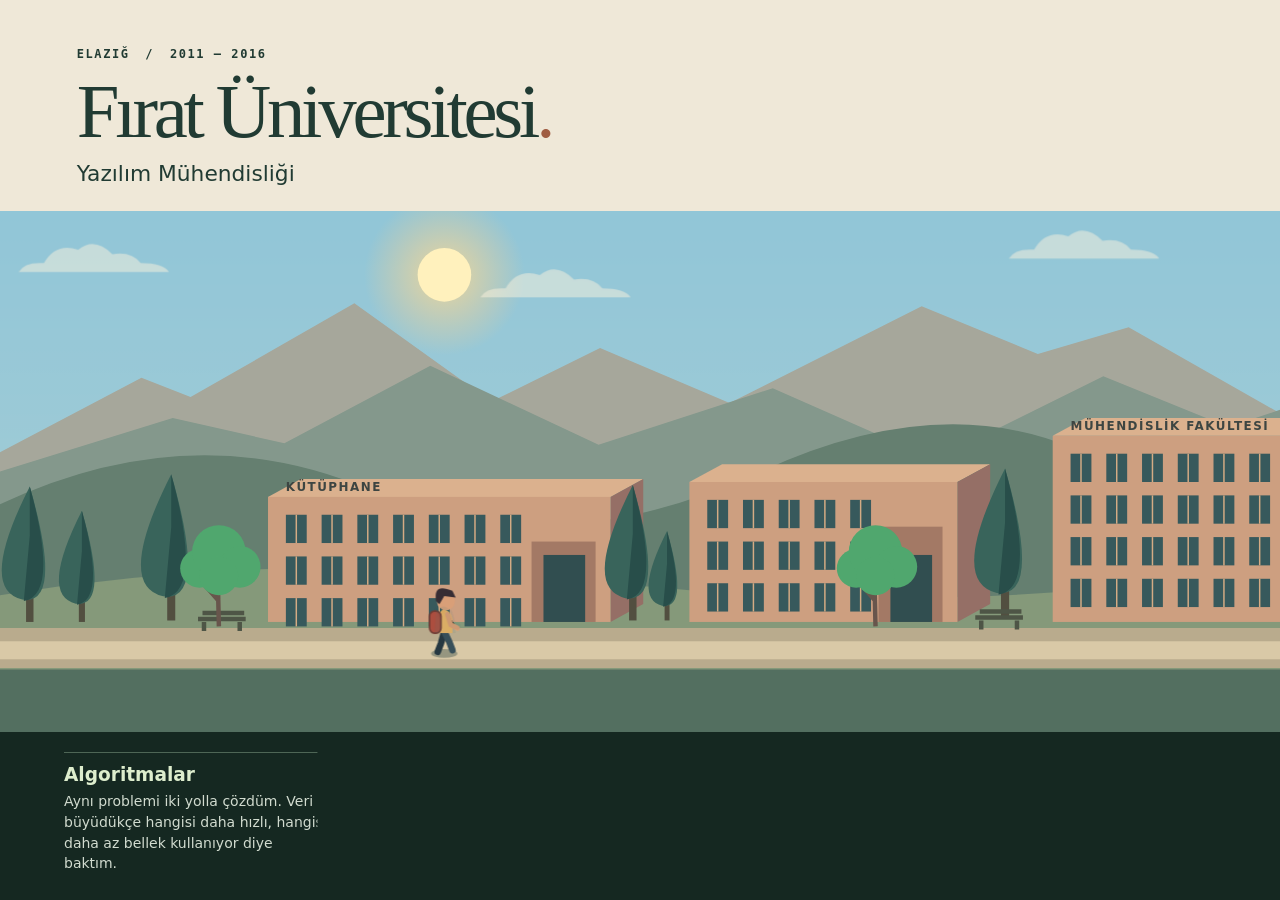
==== hikaye.html @ e58a714a "Build bilingual interactive portfolio Replace the legacy portfolio with a Turkish/English menu, inte" ====
<!doctype html>
<html lang="tr">
<head>
<meta charset="utf-8">
<meta name="viewport" content="width=device-width, initial-scale=1">
<title>Burak Seçer — Software Engineer</title>
<link rel="icon" href="favicon.ico">
<link rel="stylesheet" href="css/campus.css">
<link rel="stylesheet" href="css/alpata.css">
<link rel="stylesheet" href="css/api-intro.css">

<script defer src="js/campus.js?v=takesim2"></script>
<script defer src="js/exchange.js"></script>
<script defer src="js/agency.js"></script>
<link rel="stylesheet" href="css/delivery.css">
<script defer src="js/delivery.js?v=takesim2"></script>
<link rel="stylesheet" href="css/papara.css?v=stable">
<script defer src="js/papara.js?v=terminoloji"></script>
<link rel="stylesheet" href="css/takesim.css?v=door">
<link rel="stylesheet" href="css/mimeda.css?v=fireworks">
<script defer src="js/mimeda.js?v=terminoloji"></script>
</head>
<body>
<main>
<section class="campus paused" id="university">
<header><p class="date">ELAZIĞ <span>/</span> 2011 — 2016</p><h1>Fırat Üniversitesi<span>.</span></h1><p class="subject">Yazılım Mühendisliği</p></header>
<div class="journey"><svg id="campus-view" viewBox="0 0 1150 350" preserveAspectRatio="none" role="img" aria-label="Dağların önündeki kampüste kütüphaneden mühendislik fakültesine yürüyen öğrenci">
<defs><linearGradient id="sky" x2="0" y2="1" gradientUnits="objectBoundingBox"><stop stop-color="#799b9c"/><stop offset=".7" stop-color="#f7cc99"/><stop offset="1" stop-color="#edbd91"/></linearGradient>
<radialGradient id="sun-halo"><stop stop-color="#ffda8e" stop-opacity=".82"/><stop offset="1" stop-color="#ffcf8a" stop-opacity="0"/></radialGradient>
<g id="grove-tree"><path d="M0 0l-1-43m1 26-15-17m14 8 14-19" fill="none" stroke="#68554c" stroke-width="3"/><g class="crown"><circle cx="-13" cy="-39" r="13"/><circle cy="-50" r="18"/><circle cx="14" cy="-40" r="14"/><circle cy="-34" r="13"/></g></g>
<g id="cypress"><path d="M0 0v-58" stroke="#524f40" stroke-width="5"/><path d="M0-91Q-35-22-5-15Q23-11 0-91" fill="#39645b"/><path d="M0-91Q20-18-4-14L0-58z" fill="#284e4a"/></g>
<g id="bench" stroke="#4e5546" stroke-width="3"><path d="M0-8h32M3-12h28M4-6v6m24-6v6"/></g></defs>
<rect width="1150" height="350" fill="url(#sky)"/><g id="weather-sky" aria-hidden="true"><rect class="day-tone" width="1150" height="350"/><rect class="dusk-tone" width="1150" height="350"/><rect class="night-tone" width="1150" height="350"/></g>
<g id="stars" fill="#fff0d5" aria-hidden="true"></g>
<g id="daylight"><circle r="54" fill="url(#sun-halo)"/><circle r="18" fill="#fff1bd"/></g>
<g id="moonlight"><path d="M0-13a13 13 0 1 0 13 18A14 14 0 0 1 0-13" fill="#fff2ce"/></g>
<g id="cloudbank" fill="#fff4de" opacity=".48"><g class="campus-breeze"><path id="cloud" d="M0 0q4-7 17-6 8-14 23-9 11-9 23 3 13-2 19 6 15 0 19 6z"/><use href="#cloud" x="310" y="17"/><use href="#cloud" x="665" y="-9"/><use href="#cloud" x="930" y="13"/></g></g>
<path d="M0 162 95 112 128 125 238 62 330 128 403 92 490 129 619 64 697 96 758 78 867 140 977 80 1150 143V260H0Z" fill="#a6a79b"/>
<path d="M0 175 116 139 191 156 289 104 402 157 519 119 628 167 741 111 825 145 955 102 1075 143 1150 121V270H0Z" fill="#84988c"/>
<path d="M0 197Q130 136 250 188T511 175T756 178T1003 171T1150 165V289H0Z" fill="#657f70"/>
<path d="M0 258Q200 226 404 249T800 247T1150 237V350H0Z" fill="#85997a"/>
<g transform="translate(180 192)"><path d="M0 0l22-12h230L230 0z" fill="#dbb18e"/><path d="M230 0l22-12v84l-22 12z" fill="#956f66"/><rect width="230" height="84" fill="#cd9f80"/><rect x="12" y="12" width="14" height="19" fill="#37595c"/><path d="M19 12v19" stroke="#d4ab84"/><rect x="12" y="40" width="14" height="19" fill="#37595c"/><path d="M19 40v19" stroke="#d4ab84"/><rect x="12" y="68" width="14" height="19" fill="#37595c"/><path d="M19 68v19" stroke="#d4ab84"/><rect x="36" y="12" width="14" height="19" fill="#37595c"/><path d="M43 12v19" stroke="#d4ab84"/><rect x="36" y="40" width="14" height="19" fill="#37595c"/><path d="M43 40v19" stroke="#d4ab84"/><rect x="36" y="68" width="14" height="19" fill="#37595c"/><path d="M43 68v19" stroke="#d4ab84"/><rect x="60" y="12" width="14" height="19" fill="#37595c"/><path d="M67 12v19" stroke="#d4ab84"/><rect x="60" y="40" width="14" height="19" fill="#37595c"/><path d="M67 40v19" stroke="#d4ab84"/><rect x="60" y="68" width="14" height="19" fill="#37595c"/><path d="M67 68v19" stroke="#d4ab84"/><rect x="84" y="12" width="14" height="19" fill="#37595c"/><path d="M91 12v19" stroke="#d4ab84"/><rect x="84" y="40" width="14" height="19" fill="#37595c"/><path d="M91 40v19" stroke="#d4ab84"/><rect x="84" y="68" width="14" height="19" fill="#37595c"/><path d="M91 68v19" stroke="#d4ab84"/><rect x="108" y="12" width="14" height="19" fill="#37595c"/><path d="M115 12v19" stroke="#d4ab84"/><rect x="108" y="40" width="14" height="19" fill="#37595c"/><path d="M115 40v19" stroke="#d4ab84"/><rect x="108" y="68" width="14" height="19" fill="#37595c"/><path d="M115 68v19" stroke="#d4ab84"/><rect x="132" y="12" width="14" height="19" fill="#37595c"/><path d="M139 12v19" stroke="#d4ab84"/><rect x="132" y="40" width="14" height="19" fill="#37595c"/><path d="M139 40v19" stroke="#d4ab84"/><rect x="132" y="68" width="14" height="19" fill="#37595c"/><path d="M139 68v19" stroke="#d4ab84"/><rect x="156" y="12" width="14" height="19" fill="#37595c"/><path d="M163 12v19" stroke="#d4ab84"/><rect x="156" y="40" width="14" height="19" fill="#37595c"/><path d="M163 40v19" stroke="#d4ab84"/><rect x="156" y="68" width="14" height="19" fill="#37595c"/><path d="M163 68v19" stroke="#d4ab84"/><rect x="177" y="30" width="43" height="54" fill="#a37965"/><rect x="185" y="39" width="28" height="45" fill="#314e50"/><text x="12" y="-4" font-size="8" font-weight="700" letter-spacing="1" fill="#3d4542">KÜTÜPHANE</text></g><g transform="translate(463 182)"><path d="M0 0l22-12h180L180 0z" fill="#dbb18e"/><path d="M180 0l22-12v94l-22 12z" fill="#956f66"/><rect width="180" height="94" fill="#cd9f80"/><rect x="12" y="12" width="14" height="19" fill="#37595c"/><path d="M19 12v19" stroke="#d4ab84"/><rect x="12" y="40" width="14" height="19" fill="#37595c"/><path d="M19 40v19" stroke="#d4ab84"/><rect x="12" y="68" width="14" height="19" fill="#37595c"/><path d="M19 68v19" stroke="#d4ab84"/><rect x="36" y="12" width="14" height="19" fill="#37595c"/><path d="M43 12v19" stroke="#d4ab84"/><rect x="36" y="40" width="14" height="19" fill="#37595c"/><path d="M43 40v19" stroke="#d4ab84"/><rect x="36" y="68" width="14" height="19" fill="#37595c"/><path d="M43 68v19" stroke="#d4ab84"/><rect x="60" y="12" width="14" height="19" fill="#37595c"/><path d="M67 12v19" stroke="#d4ab84"/><rect x="60" y="40" width="14" height="19" fill="#37595c"/><path d="M67 40v19" stroke="#d4ab84"/><rect x="60" y="68" width="14" height="19" fill="#37595c"/><path d="M67 68v19" stroke="#d4ab84"/><rect x="84" y="12" width="14" height="19" fill="#37595c"/><path d="M91 12v19" stroke="#d4ab84"/><rect x="84" y="40" width="14" height="19" fill="#37595c"/><path d="M91 40v19" stroke="#d4ab84"/><rect x="84" y="68" width="14" height="19" fill="#37595c"/><path d="M91 68v19" stroke="#d4ab84"/><rect x="108" y="12" width="14" height="19" fill="#37595c"/><path d="M115 12v19" stroke="#d4ab84"/><rect x="108" y="40" width="14" height="19" fill="#37595c"/><path d="M115 40v19" stroke="#d4ab84"/><rect x="108" y="68" width="14" height="19" fill="#37595c"/><path d="M115 68v19" stroke="#d4ab84"/><rect x="127" y="30" width="43" height="64" fill="#a37965"/><rect x="135" y="49" width="28" height="45" fill="#314e50"/><text x="12" y="-4" font-size="8" font-weight="700" letter-spacing="1" fill="#3d4542"></text></g><g transform="translate(707 151)"><path d="M0 0l22-12h330L330 0z" fill="#dbb18e"/><path d="M330 0l22-12v125l-22 12z" fill="#956f66"/><rect width="330" height="125" fill="#cd9f80"/><rect x="12" y="12" width="14" height="19" fill="#37595c"/><path d="M19 12v19" stroke="#d4ab84"/><rect x="12" y="40" width="14" height="19" fill="#37595c"/><path d="M19 40v19" stroke="#d4ab84"/><rect x="12" y="68" width="14" height="19" fill="#37595c"/><path d="M19 68v19" stroke="#d4ab84"/><rect x="12" y="96" width="14" height="19" fill="#37595c"/><path d="M19 96v19" stroke="#d4ab84"/><rect x="36" y="12" width="14" height="19" fill="#37595c"/><path d="M43 12v19" stroke="#d4ab84"/><rect x="36" y="40" width="14" height="19" fill="#37595c"/><path d="M43 40v19" stroke="#d4ab84"/><rect x="36" y="68" width="14" height="19" fill="#37595c"/><path d="M43 68v19" stroke="#d4ab84"/><rect x="36" y="96" width="14" height="19" fill="#37595c"/><path d="M43 96v19" stroke="#d4ab84"/><rect x="60" y="12" width="14" height="19" fill="#37595c"/><path d="M67 12v19" stroke="#d4ab84"/><rect x="60" y="40" width="14" height="19" fill="#37595c"/><path d="M67 40v19" stroke="#d4ab84"/><rect x="60" y="68" width="14" height="19" fill="#37595c"/><path d="M67 68v19" stroke="#d4ab84"/><rect x="60" y="96" width="14" height="19" fill="#37595c"/><path d="M67 96v19" stroke="#d4ab84"/><rect x="84" y="12" width="14" height="19" fill="#37595c"/><path d="M91 12v19" stroke="#d4ab84"/><rect x="84" y="40" width="14" height="19" fill="#37595c"/><path d="M91 40v19" stroke="#d4ab84"/><rect x="84" y="68" width="14" height="19" fill="#37595c"/><path d="M91 68v19" stroke="#d4ab84"/><rect x="84" y="96" width="14" height="19" fill="#37595c"/><path d="M91 96v19" stroke="#d4ab84"/><rect x="108" y="12" width="14" height="19" fill="#37595c"/><path d="M115 12v19" stroke="#d4ab84"/><rect x="108" y="40" width="14" height="19" fill="#37595c"/><path d="M115 40v19" stroke="#d4ab84"/><rect x="108" y="68" width="14" height="19" fill="#37595c"/><path d="M115 68v19" stroke="#d4ab84"/><rect x="108" y="96" width="14" height="19" fill="#37595c"/><path d="M115 96v19" stroke="#d4ab84"/><rect x="132" y="12" width="14" height="19" fill="#37595c"/><path d="M139 12v19" stroke="#d4ab84"/><rect x="132" y="40" width="14" height="19" fill="#37595c"/><path d="M139 40v19" stroke="#d4ab84"/><rect x="132" y="68" width="14" height="19" fill="#37595c"/><path d="M139 68v19" stroke="#d4ab84"/><rect x="132" y="96" width="14" height="19" fill="#37595c"/><path d="M139 96v19" stroke="#d4ab84"/><rect x="156" y="12" width="14" height="19" fill="#37595c"/><path d="M163 12v19" stroke="#d4ab84"/><rect x="156" y="40" width="14" height="19" fill="#37595c"/><path d="M163 40v19" stroke="#d4ab84"/><rect x="156" y="68" width="14" height="19" fill="#37595c"/><path d="M163 68v19" stroke="#d4ab84"/><rect x="156" y="96" width="14" height="19" fill="#37595c"/><path d="M163 96v19" stroke="#d4ab84"/><rect x="180" y="12" width="14" height="19" fill="#37595c"/><path d="M187 12v19" stroke="#d4ab84"/><rect x="180" y="40" width="14" height="19" fill="#37595c"/><path d="M187 40v19" stroke="#d4ab84"/><rect x="180" y="68" width="14" height="19" fill="#37595c"/><path d="M187 68v19" stroke="#d4ab84"/><rect x="180" y="96" width="14" height="19" fill="#37595c"/><path d="M187 96v19" stroke="#d4ab84"/><rect x="204" y="12" width="14" height="19" fill="#37595c"/><path d="M211 12v19" stroke="#d4ab84"/><rect x="204" y="40" width="14" height="19" fill="#37595c"/><path d="M211 40v19" stroke="#d4ab84"/><rect x="204" y="68" width="14" height="19" fill="#37595c"/><path d="M211 68v19" stroke="#d4ab84"/><rect x="204" y="96" width="14" height="19" fill="#37595c"/><path d="M211 96v19" stroke="#d4ab84"/><rect x="228" y="12" width="14" height="19" fill="#37595c"/><path d="M235 12v19" stroke="#d4ab84"/><rect x="228" y="40" width="14" height="19" fill="#37595c"/><path d="M235 40v19" stroke="#d4ab84"/><rect x="228" y="68" width="14" height="19" fill="#37595c"/><path d="M235 68v19" stroke="#d4ab84"/><rect x="228" y="96" width="14" height="19" fill="#37595c"/><path d="M235 96v19" stroke="#d4ab84"/><rect x="252" y="12" width="14" height="19" fill="#37595c"/><path d="M259 12v19" stroke="#d4ab84"/><rect x="252" y="40" width="14" height="19" fill="#37595c"/><path d="M259 40v19" stroke="#d4ab84"/><rect x="252" y="68" width="14" height="19" fill="#37595c"/><path d="M259 68v19" stroke="#d4ab84"/><rect x="252" y="96" width="14" height="19" fill="#37595c"/><path d="M259 96v19" stroke="#d4ab84"/><rect x="277" y="30" width="43" height="95" fill="#a37965"/><rect x="285" y="80" width="28" height="45" fill="#314e50"/><text x="12" y="-4" font-size="8" font-weight="700" letter-spacing="1" fill="#3d4542">MÜHENDİSLİK FAKÜLTESİ</text></g><use href="#cypress" transform="translate(20 276) scale(1)"/><use href="#cypress" transform="translate(55 276) scale(0.82)"/><use href="#cypress" transform="translate(115 275) scale(1.08)"/><use href="#cypress" transform="translate(425 275) scale(1)"/><use href="#cypress" transform="translate(448 275) scale(0.66)"/><use href="#cypress" transform="translate(675 273) scale(1.1)"/><use href="#cypress" transform="translate(1069 275) scale(1.1)"/><use href="#cypress" transform="translate(1100 271) scale(0.8)"/><use href="#cypress" transform="translate(1150 274) scale(1)"/><path d="M0 280h1150v27H0z" fill="#b9ab8d"/><path d="M0 289h1150v12H0z" fill="#d9c9a7"/>
<path d="M0 308h1150v42H0z" fill="#536f60"/>
<use href="#bench" x="133" y="282"/><use href="#bench" x="655" y="281"/><use href="#bench" x="1071" y="282"/>
<g aria-hidden="true"><use href="#grove-tree" x="147" y="279"/><use href="#grove-tree" x="588" y="279"/><use href="#grove-tree" x="927" y="279"/></g>
<rect class="night-shade" width="1150" height="350" fill="#15223c" pointer-events="none"/>
<g id="weather-particles" aria-hidden="true"></g>
<g id="walker"><ellipse cy="1" rx="8" ry="2.6" fill="#334b4566"/>
<g class="student" stroke-linecap="round">
<path class="leg left" d="M0 -12l-2 7-2 5" stroke="#263841" stroke-width="4"/>
<path class="leg right" d="M0 -12l3 6 2 5" stroke="#374f59" stroke-width="4"/>
<path d="M-1 -25q5 0 6 6v8h-10v-10z" fill="#edb363"/>
<circle cx="1" cy="-30" r="5.5" fill="#d99f78"/><path d="M-5 -30q-2-11 10-6l2 4-7-1-3 5z" fill="#362d34"/>
<path d="M2 -22l2 6 4 2" stroke="#df9d72" stroke-width="3"/>
<g id="school-pack"><rect x="-9" y="-24" width="7" height="13" rx="3" fill="#ac4e3f" stroke="#723d35"/></g>
<g id="hoodie" opacity="0"><path d="M-5-25q5-4 9 1l3 13H-6z" fill="#437d79"/><path d="M-6-26l7 2-4 4z" fill="#2d5759"/><path d="M3-23l2 7 3 1" fill="none" stroke="#437d79" stroke-width="4"/></g>
<g id="jacket" opacity="0"><path d="M-4-26l4-1 4 2 3 16H-7z" fill="#36475c"/><path d="M-1-26l2 9 2-8" fill="#e6d4ab"/><path d="M-4-25l4 4 2 10" fill="none" stroke="#73839a"/><path d="M2-23l3 7 3 1" fill="none" stroke="#455974" stroke-width="4"/><path d="M-4-26l9 15" stroke="#a88351" stroke-width="1.3"/><rect x="0" y="-15" width="9" height="7" rx="1.5" fill="#a87845" stroke="#654a36"/><path d="M-3-30h9" stroke="#4a3c37" stroke-width="1"/><rect x="2" y="-32" width="5" height="3" rx="1" fill="none" stroke="#4a3c37"/></g>
</g></g></svg>
<a id="next" href="#alpata" aria-label="Kapıdan geç ve Alpata deneyimine devam et" hidden><span class="door-panel" aria-hidden="true"></span><span class="door-sign">Alpata’ya geç →</span></a></div>
<div class="journal"><ol class="lessons" aria-label="Mühendislik disiplinimin temelleri">
<li><strong>Algoritmalar</strong><small>Aynı problemi iki yolla çözdüm. Veri büyüdükçe hangisi daha hızlı, hangisi daha az bellek kullanıyor diye baktım.</small></li>
<li><strong>Veri Yapıları</strong><small>Bir kaydı <code>key</code> ile bulmayı öğrendim. İşleri geliş sırasına göre işlemek için <code>queue</code> kullandım.</small></li>
<li><strong>Yazılım Tasarımı</strong><small>Kodu küçük modüllere ayırmayı öğrendim. Böylece bir kural değiştiğinde yalnızca ilgili modülü güncelleyebildim.</small></li>
<li><strong>Yazılım Testi</strong><small>Boş bir liste gelirse ne olur? Böyle durumlar için <code>test case</code> yazmayı öğrendim.</small></li>
</ol></div>
</section>
<section id="alpata" class="exchange paused" hidden aria-labelledby="alpata-title">
<header><p class="date">ESKİŞEHİR <span>/</span> 2016 — 2018</p><h1 id="alpata-title" tabindex="-1">Alpata Teknoloji<span>.</span></h1></header>
<div class="exchange-scene"><svg id="exchange-world" viewBox="0 0 540 320" aria-label="Eskişehir’den Rize’deki çay satış salonuna uzanan yol" role="img">
<defs><linearGradient id="exchange-sky" x2="0" y2="1"><stop stop-color="#8bb8bc"/><stop offset="1" stop-color="#f6d6ad"/></linearGradient><pattern id="tea-rows" width="14" height="14" patternUnits="userSpaceOnUse" patternTransform="rotate(-16)"><rect width="14" height="14" fill="#558263"/><path d="M0 3h14" stroke="#99aa6b" stroke-width="4"/></pattern>
<g id="exchange-branch"><rect y="-91" width="155" height="91" fill="currentColor"/><path d="m-6-91 83-28 84 28z" fill="#8e5851"/><rect x="6" y="-86" width="143" height="25" fill="#f5e1b8"/><path d="M12-49h24v28H12zm37 0h24v28H49z" fill="#446568"/><rect x="95" y="-53" width="35" height="53" fill="#684f42"/><path d="M99-49h27v29H99z" fill="#354c50"/></g>
<g id="door-host"><path d="m-3-14-2 14m8-14 3 14" fill="none" stroke="#34454a" stroke-width="4"/><path d="M-5-28q6-4 10 0l2 16H-6z" fill="currentColor"/><circle cy="-35" r="5.5" fill="#c78e69"/><path d="M-6-35q0-11 11-4v3l-7-1z" fill="#4b3d37"/><path d="M-5-25l-3 10" stroke="#c78e69" stroke-width="3" stroke-linecap="round"/></g></defs>
<rect width="2010" height="320" fill="url(#exchange-sky)"/><circle cx="1240" cy="63" r="30" fill="#fff0c0"/>
<g class="exchange-breeze" fill="#fff1d6" opacity=".64"><path transform="translate(35 83)" d="M0 0q8-9 18-6 12-18 27-6 12-6 23 6 12 0 16 6z"/><path transform="translate(370 60)" d="M0 0q8-9 18-6 12-18 27-6 12-6 23 6 12 0 16 6z"/><path transform="translate(720 93)" d="M0 0q8-9 18-6 12-18 27-6 12-6 23 6 12 0 16 6z"/><path transform="translate(1040 93)" d="M0 0q8-9 18-6 12-18 27-6 12-6 23 6 12 0 16 6z"/><path transform="translate(1380 70)" d="M0 0q8-9 18-6 12-18 27-6 12-6 23 6 12 0 16 6z"/><path transform="translate(1740 90)" d="M0 0q8-9 18-6 12-18 27-6 12-6 23 6 12 0 16 6z"/></g><path d="M0 162 148 99 284 159 426 83 554 159 736 98 858 147 1024 65 1111 131 1241 55 1393 134 1512 66 1620 117v166H0z" fill="#91a69a"/>
<path d="M0 193q130-80 269-18t295-1 300 0 316-15 300-6l140-12v146H0z" fill="#6b907b"/>
<path d="M0 222q115-35 217 0t206-4v52H0z" fill="#7eb2b0"/><path d="M89 220q72-55 154 0m-150-8h143" fill="none" stroke="#8e745f" stroke-width="7"/>
<path d="M795 244q184-119 354-61t324-17q88-39 147-20v117H795z" fill="url(#tea-rows)"/>
<path id="exchange-meadow" fill="#81977e" d="M0 229 Q72 207 152 225 T286 216 C336 194 361 172 431 174 S558 205 640 225 S835 210 920 229 C977 233 1000 176 1077 173 S1194 207 1243 233 S1390 247 1470 241 T1620 228 Q1800 192 2010 228 V267 H0 Z"/>
<path d="M115.7 235c-13 11.8 25 18.0 24 31" fill="none" stroke="#ccbd9f" stroke-width="7" stroke-linecap="round"/>
<path d="M447.66 189c-13 29.3 25 44.7 24 77" fill="none" stroke="#ccbd9f" stroke-width="7" stroke-linecap="round"/>
<path d="M909 247c-13 7.2 25 11.0 24 19" fill="none" stroke="#ccbd9f" stroke-width="7" stroke-linecap="round"/>
<path d="M1099.66 190c-13 28.9 25 44.1 24 76" fill="none" stroke="#ccbd9f" stroke-width="7" stroke-linecap="round"/>
<g transform="translate(14 235) scale(0.9)" aria-label="EDİRNE Ticaret Borsası"><use href="#exchange-branch" color="#dbba96"/><text class="branch-name" x="77" y="-69" text-anchor="middle">EDİRNE TİCARET BORSASI</text></g>
<g transform="translate(115.7 238) scale(1.18)" color="#ab6b46"><use href="#door-host"/><g data-greet-x="115.7" transform="translate(5 -26)"><path d="M0 0l3 8" stroke="currentColor" stroke-width="5" stroke-linecap="round"/><g class="forearm" transform="translate(3 8)"><path d="M0 0l2 8" stroke="#e0a882" stroke-width="4" stroke-linecap="round"/><ellipse cx="2" cy="9" rx="3" ry="4" fill="#f1ba92" stroke="#765044" stroke-width=".7"/></g></g></g>
<g transform="translate(355 189) scale(0.82)" aria-label="GİRESUN Ticaret Borsası"><use href="#exchange-branch" color="#decba4"/><text class="branch-name" x="77" y="-69" text-anchor="middle">GİRESUN TİCARET BORSASI</text></g>
<g transform="translate(447.65999999999997 192) scale(1.18)" color="#596c93"><use href="#door-host"/><g data-greet-x="447.65999999999997" transform="translate(5 -26)"><path d="M0 0l3 8" stroke="currentColor" stroke-width="5" stroke-linecap="round"/><g class="forearm" transform="translate(3 8)"><path d="M0 0l2 8" stroke="#e0a882" stroke-width="4" stroke-linecap="round"/><ellipse cx="2" cy="9" rx="3" ry="4" fill="#f1ba92" stroke="#765044" stroke-width=".7"/></g></g></g>
<g transform="translate(796 247) scale(1)" aria-label="AFYON Ticaret Borsası"><use href="#exchange-branch" color="#cea895"/><text class="branch-name" x="77" y="-69" text-anchor="middle">AFYON TİCARET BORSASI</text></g>
<g transform="translate(909 250) scale(1.18)" color="#976856"><use href="#door-host"/><g data-greet-x="909" transform="translate(5 -26)"><path d="M0 0l3 8" stroke="currentColor" stroke-width="5" stroke-linecap="round"/><g class="forearm" transform="translate(3 8)"><path d="M0 0l2 8" stroke="#e0a882" stroke-width="4" stroke-linecap="round"/><ellipse cx="2" cy="9" rx="3" ry="4" fill="#f1ba92" stroke="#765044" stroke-width=".7"/></g></g></g>
<g transform="translate(1007 190) scale(0.82)" aria-label="İSTANBUL Ticaret Borsası"><use href="#exchange-branch" color="#ddc097"/><text class="branch-name" x="77" y="-69" text-anchor="middle">İSTANBUL TİCARET BORSASI</text></g>
<g transform="translate(1099.66 193) scale(1.18)" color="#426958"><use href="#door-host"/><g data-greet-x="1099.66" transform="translate(5 -26)"><path d="M0 0l3 8" stroke="currentColor" stroke-width="5" stroke-linecap="round"/><g class="forearm" transform="translate(3 8)"><path d="M0 0l2 8" stroke="#e0a882" stroke-width="4" stroke-linecap="round"/><ellipse cx="2" cy="9" rx="3" ry="4" fill="#f1ba92" stroke="#765044" stroke-width=".7"/></g></g></g>
<g transform="translate(1275 178)"><rect width="210" height="85" fill="#dec5a1"/><path d="M-4 0h218" stroke="#9a584a" stroke-width="5"/>
<g id="bid-wall" transform="translate(10 -96)" aria-label="Temsili fındık açık artırması">
<path d="M14 88v8m159-8v8" stroke="#525953" stroke-width="4"/>
<rect width="190" height="88" rx="3" fill="#152d30" stroke="#67746b" stroke-width="4"/>
<path d="M8 23h174M8 64h174" stroke="#42625e"/>
<text x="9" y="16" class="wall-caption">FINDIK · TEMSİLİ TEKLİF</text>
<text x="10" y="52" class="wall-price" id="hazelnut-bid">120 ₺/kg</text>
<path d="m128 52 12-5 10 1 12-11 15-5" fill="none" stroke="#91db9c" stroke-width="2"/>
<text x="10" y="79" class="wall-caption" id="bid-number">TEKLİF 01</text></g><text x="105" y="19" text-anchor="middle">RİZE · ÇAY SATIŞ SALONU</text><path d="M14 34h30v31H14zm44 0h30v31H58zm44 0h30v31h-30zm58-5h32v56h-32z" fill="#3a605a"/></g>
<path d="M0 260h2010v32H0z" fill="#d3c2a1"/><path d="M0 288h2010v32H0z" fill="#416356"/>
<g class="road-ad" transform="translate(150 193)"><path d="M12 0v69m90-69v69" stroke="#705b48" stroke-width="4"/><rect width="116" height="42" rx="2" fill="#22453e" stroke="#dac693" stroke-width="3"/><text x="58" y="18" text-anchor="middle" class="ad-title">FEATURE ANALİZİ</text><text x="58" y="32" text-anchor="middle" class="ad-detail">Kullanıcı görüşmeleri</text></g>
<g class="road-ad" transform="translate(666 193)"><path d="M12 0v69m90-69v69" stroke="#705b48" stroke-width="4"/><rect width="116" height="42" rx="2" fill="#22453e" stroke="#dac693" stroke-width="3"/><text x="58" y="18" text-anchor="middle" class="ad-title">C#  /  MS SQL</text><text x="58" y="32" text-anchor="middle" class="ad-detail">Borsa uygulamaları</text></g>
<g class="road-ad" transform="translate(1120 193)"><path d="M12 0v69m90-69v69" stroke="#705b48" stroke-width="4"/><rect width="116" height="42" rx="2" fill="#22453e" stroke="#dac693" stroke-width="3"/><text x="58" y="18" text-anchor="middle" class="ad-title">WPF  /  .NET</text><text x="58" y="32" text-anchor="middle" class="ad-detail">Masaüstü geliştirme</text></g>

<g transform="translate(1650 107)" aria-label="Sodyum ofisi">
<rect width="240" height="153" fill="#345767"/><path d="M-7 0h254v8H-7z" fill="#b3c6bd"/>
<path d="M10 18h220v40H10zm0 48h220v31H10z" fill="#93b9bd"/>
<path d="M52 18v79m49-79v79m49-79v79m48-79v79" stroke="#345767" stroke-width="5"/>
<text x="17" y="131" style="fill:#f4e6c0;font-size:19px">SODYUM</text>
<rect x="155" y="99" width="54" height="54" fill="#182f37"/>
<a id="sodyum-door" href="#sodyum" aria-label="Kapıdan Sodyum’a gir" hidden><rect x="153" y="97" width="58" height="56" fill="#ffe8a3"/><path d="m154 98 20 8v39l-20 7z" fill="#a0794f"/><rect x="136" y="67" width="89" height="25" rx="3" fill="#203f34" stroke="#f5d496"/><text x="180" y="84" text-anchor="middle" style="fill:#fff1c7">İÇERİ GİR →</text></a></g>
<g id="exchange-walker" transform="translate(90 278) scale(1.5)"><ellipse cy="1" rx="8" ry="2.6" fill="#334b4566"/>
<g class="student" stroke-linecap="round">
<path class="leg left" d="M0 -12l-2 7-2 5" stroke="#263841" stroke-width="4"/>
<path class="leg right" d="M0 -12l3 6 2 5" stroke="#374f59" stroke-width="4"/>
<path d="M-1 -25q5 0 6 6v8h-10v-10z" fill="#edb363"/>
<circle cx="1" cy="-30" r="5.5" fill="#d99f78"/><path d="M-5 -30q-2-11 10-6l2 4-7-1-3 5z" fill="#362d34"/>
<path d="M2 -22l2 6 4 2" stroke="#df9d72" stroke-width="3"/>


<g class="graduate-jacket"><path d="M-4-26l4-1 4 2 3 16H-7z" fill="#875c42"/><path d="M-1-26l2 9 2-8" fill="#e6d4ab"/><path d="M-4-25l4 4 2 10" fill="none" stroke="#73839a"/><path d="M2-23l3 7 3 1" fill="none" stroke="#455974" stroke-width="4"/><path d="M-4-26l9 15" stroke="#a88351" stroke-width="1.3"/><rect x="0" y="-15" width="9" height="7" rx="1.5" fill="#a87845" stroke="#654a36"/><path d="M-3-30h9" stroke="#4a3c37" stroke-width="1"/><rect x="2" y="-32" width="5" height="3" rx="1" fill="none" stroke="#4a3c37"/></g>
</g></g></svg></div>
<div class="exchange-dialog" aria-label="Alpata deneyimim">
<div class="episode"><h2>İlk işim, sahada</h2><p>İlk işime Eskişehir’de başladım. Türkiye’de 90’a yakın ticaret borsasıyla çalıştım. Şehir şehir gezip kullanıcılarla aynı masaya oturduk. Bir feature’ın ne işe yarayacağını anlamayı, işi yapan kişiyi dinleyerek öğrendim.</p></div>
<div class="episode"><h2>Borsanın içinde</h2><p>Kurum içi uygulamada tescil, vezne, laboratuvar ve üye işlemlerini geliştiriyorduk. Salon satışları için ayrı bir açık artırma uygulamamız vardı. C# ve MS SQL Server kullanıyorduk; CI/CD hattımız yoktu. Mevcut kodu değiştirirken hangi tasarım kararlarının işimizi zorlaştırdığını gördüm.</p></div>
<div class="episode"><h2>Çay açık artırması</h2><p>Junior geliştiriciyken Rize Ticaret Borsasının çay satış uygulamasını üstlendim. WPF ile sıfırdan yazdığım uygulama bugün hâlâ kullanılıyor. Bugüne kadar bakım ya da yeni bir feature gerektirmedi. 2018’de askerlik nedeniyle Alpata’dan ayrıldım.</p></div>
<div class="exchange-actions"><a href="#university" hidden>← Üniversiteye dön</a></div></div>
</section>
<section id="sodyum" class="exchange agency" hidden aria-labelledby="sodyum-title">
<header><p class="date">İSTANBUL <span>/</span> 2018 — 2020</p><h1 id="sodyum-title" tabindex="-1">Sodyum<span>.</span></h1></header>
<div class="office tram-office"><svg class="office-floor flight-world" viewBox="0 0 700 300" role="img" aria-label="Pilotun taşıdığı JSON başvurusu Levent silüeti üzerinde dört işlemden geçiyor">
<defs><linearGradient id="levent-sky" x2="0" y2="1"><stop stop-color="#85b9ca"/><stop offset=".78" stop-color="#f4d4ab"/></linearGradient>
<pattern id="glass-grid" width="12" height="15" patternUnits="userSpaceOnUse"><rect width="12" height="15" fill="#527980"/><rect x="2" y="2" width="8" height="10" fill="#8db1af"/></pattern>
<g id="street-tree"><path d="M0 0v-21" stroke="#6f594b" stroke-width="4"/><circle cy="-25" r="13" fill="#608472"/><circle cx="-9" cy="-20" r="9" fill="#72947f"/></g></defs>
<defs><pattern id="levent-block" width="1120" height="300" patternUnits="userSpaceOnUse"><rect width="1120" height="300" fill="url(#levent-sky)"/><circle cx="795" cy="47" r="21" fill="#ffe8ae"/>
<path d="M-5 255V130h39V255" fill="#94acab"/><path d="M38 255V136h39V255" fill="#94acab"/><path d="M81 255V142h39V255" fill="#94acab"/><path d="M124 255V148h39V255" fill="#94acab"/><path d="M167 255V154h39V255" fill="#94acab"/><path d="M210 255V160h39V255" fill="#94acab"/><path d="M253 255V166h39V255" fill="#94acab"/><path d="M296 255V172h39V255" fill="#94acab"/><path d="M339 255V178h39V255" fill="#94acab"/><path d="M382 255V184h39V255" fill="#94acab"/><path d="M425 255V190h39V255" fill="#94acab"/><path d="M468 255V131h39V255" fill="#94acab"/><path d="M511 255V137h39V255" fill="#94acab"/><path d="M554 255V143h39V255" fill="#94acab"/><path d="M597 255V149h39V255" fill="#94acab"/><path d="M640 255V155h39V255" fill="#94acab"/><path d="M683 255V161h39V255" fill="#94acab"/><path d="M726 255V167h39V255" fill="#94acab"/><path d="M769 255V173h39V255" fill="#94acab"/><path d="M812 255V179h39V255" fill="#94acab"/><path d="M855 255V185h39V255" fill="#94acab"/><path d="M898 255V191h39V255" fill="#94acab"/><path d="M941 255V132h39V255" fill="#94acab"/><path d="M984 255V138h39V255" fill="#94acab"/><path d="M1027 255V144h39V255" fill="#94acab"/><path d="M1070 255V150h39V255" fill="#94acab"/><path d="M1113 255V156h39V255" fill="#94acab"/><path d="M1156 255V162h39V255" fill="#94acab"/><g><path d="M18 255V171l46 -7v91z" fill="url(#glass-grid)"/><path d="M64 164l9 6v85h-9z" fill="#43676d"/></g><g><path d="M85 255V120l68 -7v142z" fill="url(#glass-grid)"/><path d="M153 113l9 6v136h-9z" fill="#43676d"/></g><g><path d="M171 255V175l49 -7v87z" fill="url(#glass-grid)"/><path d="M220 168l9 6v81h-9z" fill="#43676d"/></g><g><path d="M247 255V94l44 -7v168z" fill="url(#glass-grid)"/><path d="M291 87l9 6v162h-9z" fill="#43676d"/></g><g><path d="M298 255V107l46 -7v155z" fill="url(#glass-grid)"/><path d="M344 100l9 6v149h-9z" fill="#43676d"/></g><g><path d="M358 255V175l59 -7v87z" fill="url(#glass-grid)"/><path d="M417 168l9 6v81h-9z" fill="#43676d"/></g><g><path d="M446 255V126l85 -7v136z" fill="url(#glass-grid)"/><path d="M531 119l9 6v130h-9z" fill="#43676d"/></g><g><path d="M553 255V95l79 -7v167z" fill="url(#glass-grid)"/><path d="M632 88l9 6v161h-9z" fill="#43676d"/></g><g><path d="M658 255V169l58 -7v93z" fill="url(#glass-grid)"/><path d="M716 162l9 6v87h-9z" fill="#43676d"/></g><g><path d="M751 255V104l47 -7v158z" fill="url(#glass-grid)"/><path d="M798 97l9 6v152h-9z" fill="#43676d"/></g><g><path d="M808 255V123l46 -7v139z" fill="url(#glass-grid)"/><path d="M854 116l9 6v133h-9z" fill="#43676d"/></g><g><path d="M895 255V170l70 -7v92z" fill="url(#glass-grid)"/><path d="M965 163l9 6v86h-9z" fill="#43676d"/></g><g><path d="M992 255V132l81 -7v130z" fill="url(#glass-grid)"/><path d="M1073 125l9 6v124h-9z" fill="#43676d"/></g><path d="M0 247h1120v53H0z" fill="#91a38c"/><path d="M0 271h1120v20H0z" fill="#586b69"/><path d="M0 281h1120" stroke="#d2c7ad" stroke-dasharray="17 13"/><use href="#street-tree" x="15" y="270"/><use href="#street-tree" x="225" y="270"/><use href="#street-tree" x="350" y="270"/><use href="#street-tree" x="475" y="270"/><use href="#street-tree" x="635" y="270"/><use href="#street-tree" x="810" y="270"/><use href="#street-tree" x="1080" y="270"/><g class="city-traffic" fill="#e2a85d"><g transform="translate(-140 277)"><path d="M-9 0l4-5h9l4 5h3v4h-22v-4z"/><path d="M-3-4h6l2 3h-10z" fill="#46666b"/><circle cx="-5" cy="4" r="2" fill="#233337"/><circle cx="7" cy="4" r="2" fill="#233337"/></g><g transform="translate(0 277)"><path d="M-9 0l4-5h9l4 5h3v4h-22v-4z"/><path d="M-3-4h6l2 3h-10z" fill="#46666b"/><circle cx="-5" cy="4" r="2" fill="#233337"/><circle cx="7" cy="4" r="2" fill="#233337"/></g><g transform="translate(140 277)"><path d="M-9 0l4-5h9l4 5h3v4h-22v-4z"/><path d="M-3-4h6l2 3h-10z" fill="#46666b"/><circle cx="-5" cy="4" r="2" fill="#233337"/><circle cx="7" cy="4" r="2" fill="#233337"/></g><g transform="translate(280 277)"><path d="M-9 0l4-5h9l4 5h3v4h-22v-4z"/><path d="M-3-4h6l2 3h-10z" fill="#46666b"/><circle cx="-5" cy="4" r="2" fill="#233337"/><circle cx="7" cy="4" r="2" fill="#233337"/></g><g transform="translate(420 277)"><path d="M-9 0l4-5h9l4 5h3v4h-22v-4z"/><path d="M-3-4h6l2 3h-10z" fill="#46666b"/><circle cx="-5" cy="4" r="2" fill="#233337"/><circle cx="7" cy="4" r="2" fill="#233337"/></g><g transform="translate(560 277)"><path d="M-9 0l4-5h9l4 5h3v4h-22v-4z"/><path d="M-3-4h6l2 3h-10z" fill="#46666b"/><circle cx="-5" cy="4" r="2" fill="#233337"/><circle cx="7" cy="4" r="2" fill="#233337"/></g><g transform="translate(700 277)"><path d="M-9 0l4-5h9l4 5h3v4h-22v-4z"/><path d="M-3-4h6l2 3h-10z" fill="#46666b"/><circle cx="-5" cy="4" r="2" fill="#233337"/><circle cx="7" cy="4" r="2" fill="#233337"/></g><g transform="translate(840 277)"><path d="M-9 0l4-5h9l4 5h3v4h-22v-4z"/><path d="M-3-4h6l2 3h-10z" fill="#46666b"/><circle cx="-5" cy="4" r="2" fill="#233337"/><circle cx="7" cy="4" r="2" fill="#233337"/></g><g transform="translate(980 277)"><path d="M-9 0l4-5h9l4 5h3v4h-22v-4z"/><path d="M-3-4h6l2 3h-10z" fill="#46666b"/><circle cx="-5" cy="4" r="2" fill="#233337"/><circle cx="7" cy="4" r="2" fill="#233337"/></g><g transform="translate(1120 277)"><path d="M-9 0l4-5h9l4 5h3v4h-22v-4z"/><path d="M-3-4h6l2 3h-10z" fill="#46666b"/><circle cx="-5" cy="4" r="2" fill="#233337"/><circle cx="7" cy="4" r="2" fill="#233337"/></g></g></pattern></defs><rect class="city-strip" width="1120" height="300" fill="url(#levent-block)"/><g transform="translate(195 0)"><g class="stack-drop"><rect x="-62" y="-11" width="124" height="22" rx="3" fill="#fbdd92" stroke="#815f41"/><text class="stack-label" y="4">React · TypeScript</text></g><g class="impact" stroke="#ffeeb7" stroke-width="3" fill="none"><path d="m-62 239-9-6m20-9-4-12m115 27 9-6m-23-8 5-13"/></g><g class="stop-sign"><path d="M-48 249v20m96-20v20" stroke="#705846" stroke-width="3"/><text class="flight-stop" y="219">Lead API / SQL</text></g></g><g transform="translate(445 0)"><g class="stack-drop"><rect x="-62" y="-11" width="124" height="22" rx="3" fill="#fbdd92" stroke="#815f41"/><text class="stack-label" y="4">MS SQL · .NET</text></g><g class="impact" stroke="#ffeeb7" stroke-width="3" fill="none"><path d="m-62 239-9-6m20-9-4-12m115 27 9-6m-23-8 5-13"/></g><g class="stop-sign"><path d="M-48 249v20m96-20v20" stroke="#705846" stroke-width="3"/><text class="flight-stop" y="219">Call center</text></g></g><g transform="translate(695 0)"><g class="stack-drop"><rect x="-62" y="-11" width="124" height="22" rx="3" fill="#fbdd92" stroke="#815f41"/><text class="stack-label" y="4">MongoDB · Redis</text></g><g class="impact" stroke="#ffeeb7" stroke-width="3" fill="none"><path d="m-62 239-9-6m20-9-4-12m115 27 9-6m-23-8 5-13"/></g><g class="stop-sign"><path d="M-48 249v20m96-20v20" stroke="#705846" stroke-width="3"/><text class="flight-stop" y="219">CRM workflow</text></g></g><g transform="translate(945 0)"><g class="stack-drop"><rect x="-62" y="-11" width="124" height="22" rx="3" fill="#fbdd92" stroke="#815f41"/><text class="stack-label" y="4">Selenium · Seq</text></g><g class="impact" stroke="#ffeeb7" stroke-width="3" fill="none"><path d="m-62 239-9-6m20-9-4-12m115 27 9-6m-23-8 5-13"/></g><g class="stop-sign"><path d="M-48 249v20m96-20v20" stroke="#705846" stroke-width="3"/><text class="flight-stop" y="219">Aktivasyon</text></g></g><g transform="translate(1090 118)" aria-label="Yemeksepeti binası"><rect width="228" height="149" fill="#a6294d"/><path d="M-6 0h240" stroke="#702138" stroke-width="6"/><rect x="9" y="12" width="210" height="40" rx="2" fill="#d94267"/><text x="114" y="38" text-anchor="middle" style="fill:white;font:bold italic 21px system-ui">Yemeksepeti</text><path d="M13 67h39v29H13zm50 0h39v29H63zm50 0h39v29h-39z" fill="#bacdd0"/><rect x="169" y="76" width="47" height="73" fill="#50233a"/>
<a class="delivery-door" href="#yemeksepeti" aria-label="Yemeksepeti’ne gir" hidden><rect x="168" y="76" width="49" height="73" fill="#ffe5ac"/><path d="m169 77 21 8v57l-21 6z" fill="#94445a"/><rect x="129" y="53" width="94" height="22" rx="3" fill="#50233a"/><text x="176" y="68" text-anchor="middle" style="fill:white;font:bold 11px system-ui">İçeri gir →</text></a></g><g class="plane"><path d="m-31-1-12-12h7l15 10 31 1q15-1 23 6-3 5-25 6h-37z" fill="#d57849" stroke="#604937"/><path d="M-9-3q0-14 11-14 12 0 15 16z" fill="#bddedb" stroke="#51666b"/><path d="M-4-3q5-6 11 0v3H-4z" fill="#315e54"/><circle cx="2" cy="-8" r="4.5" fill="#be865f"/><path d="M-3-9q-2-8 8-5l2 3z" fill="#45372d"/><path d="m-2 3-14 14h10L12 5" fill="#f0ac6f" stroke="#80593d"/><g transform="translate(33 3)"><ellipse rx="4" ry="15" fill="#edf7ed" opacity=".22"/><g class="propeller"><path d="M0 0Q-5-6-2-16Q1-18 1-12L1 0ZM0 0Q5 6 2 16Q-1 18-1 12L-1 0Z" fill="#344e58"/><path d="M-2-15v3m4 15v3" stroke="#f7cb7d" stroke-width="2"/></g><circle r="2.5" fill="#dab786"/></g><g class="flight-cargo"><path d="m-20 10-20 25m58-25 22 25" stroke="#594e41" fill="none"/>
<rect x="-80" y="34" width="160" height="56" rx="5" fill="#1d353c" stroke="#deb378" stroke-width="2"/><text class="json-line" x="-71" y="48">{ "id": "L-42",</text><text class="json-line json-status" x="-71" y="65"></text><text class="json-line" x="-71" y="81">}</text></g></g></svg><p class="station-caption"></p></div>
<div class="exchange-dialog"><div class="story-rail" tabindex="0" aria-label="Sodyum deneyimleri"><div class="episode"><h2>Call center’dan CRM’e</h2><p>Sodyum, Vodafone ve Digiturk ürünleri satan bir firmanın iştirakinde kurulan bir ajanstı. 4–5 kişilik ekibimizle içerideki call center yazılımına bağlı bir CRM geliştirdik. Web sitesinden gelen lead’i API üzerinden SQL’e “aranacak” olarak kaydediyorduk. Call center, arama listesini belirli aralıklarla bizim API’den çekiyordu.</p></div>
<div class="episode"><h2>Akışı veriyle kurduk</h2><p>İlk aramadan hat aktivasyonuna kadar her status’un hangi status’a bağlanacağını tanımlayabiliyorduk. İki adım arasına yeni bir status ekleyip bağlantıları değiştirebiliyorduk. Temsilci müşteriyi arayıp bilgileri CRM’e giriyordu. Kayıt tanımlanan status’lerden geçince Selenium robotu Vodafone ekranlarında hattı otomatik aktive ediyordu.</p></div>
<div class="episode"><h2>Backend Team Lead</h2><p>Backend’de .NET, MongoDB, Redis ve MS SQL Server; arayüzde React ve TypeScript kullandık. Logları Seq ile izledik. Son 4–5 ayda backend ekibinin yönetimini üstlendim ve resmî olarak Team Lead oldum.</p></div>
</div><div class="exchange-actions"><button class="retrace" hidden>Akışı tekrar izle ↻</button> <a href="#alpata">← Alpata’ya dön</a></div></div></section>
<section id="yemeksepeti" class="delivery-level" hidden aria-labelledby="delivery-title">
<header><p class="date">İSTANBUL <span>/</span> 2020 — 2023</p><h1 tabindex="-1" id="delivery-title">Yemeksepeti / Delivery Hero<span>.</span></h1></header>
<div class="shore"><svg id="seaside" viewBox="0 0 800 290" role="img" aria-label="İstanbul sahilinde Banabi ve Delivery Hero iskelelerine yürüyüp oltayla teknoloji dubalarını çıkaran karakter">
<defs><linearGradient id="coast-sky" x2="0" y2="1"><stop stop-color="#a3d2d6"/><stop offset="1" stop-color="#ffe0ae"/></linearGradient>
<linearGradient id="coast-water" x2="0" y2="1"><stop stop-color="#70bbc1"/><stop offset="1" stop-color="#207b89"/></linearGradient>
<pattern id="waterlines" width="66" height="19" patternUnits="userSpaceOnUse"><path d="M5 8q7 3 15 0m15 7h9" fill="none" stroke="#bde5df" opacity=".52"/></pattern>
<pattern id="quay" width="32" height="12" patternUnits="userSpaceOnUse"><rect width="32" height="12" fill="#dbc6a2"/><path d="M0 11h32m-18 0V6" stroke="#c3ab8b"/></pattern></defs>
<rect x="-2000" y="-1000" width="5600" height="1140" fill="url(#coast-sky)"/><circle cx="610" cy="55" r="24" fill="#ffe6ad"/>
<path d="M-1800 121q190-70 370-12t360-11 360 6 360-3 360-8 360 9 360-5 360-4 360 7 360-4 360-8 360 4v80h-4320z" fill="#789d99"/>
<g fill="#668a87"><path d="M424 114v-12h14l4-10 4 10h18v12zm-5 0V88l2-9 2 9v26zm48 0V89l2-9 2 9v25z"/><path d="M885 116V84l6-17 6 17v32z"/></g>
<rect x="-2000" y="120" width="5600" height="106" fill="url(#coast-water)"/><rect class="sea-glints" x="-2000" y="122" width="5600" height="101" fill="url(#waterlines)"/>
<g aria-hidden="true" transform="translate(150 129) scale(0.45)"><g class="harbour-traffic" style="--voyage:39s"><path d="M0 0h79l-10 7H10z" fill="#354b54"/><path d="M10-11h53l8 11H7z" fill="#f1e5c9"/><path d="M16-7h38m-26-6h19" stroke="#638793" stroke-width="3"/><path d="M30-16h7v5h-7z" fill="#a94435"/><g transform="translate(33 -17)" fill="#fff5dc"><circle class="funnel-smoke" r="4" style="animation-delay:-0s"/><circle class="funnel-smoke" r="4" style="animation-delay:-1s"/><circle class="funnel-smoke" r="4" style="animation-delay:-2s"/></g></g></g>
<g aria-hidden="true" transform="translate(540 138) scale(0.7)"><g class="harbour-traffic" style="--voyage:32s"><path d="M0 0h79l-10 7H10z" fill="#354b54"/><path d="M10-11h53l8 11H7z" fill="#f1e5c9"/><path d="M16-7h38m-26-6h19" stroke="#638793" stroke-width="3"/><path d="M30-16h7v5h-7z" fill="#a94435"/><g transform="translate(33 -17)" fill="#fff5dc"><circle class="funnel-smoke" r="4" style="animation-delay:-0s"/><circle class="funnel-smoke" r="4" style="animation-delay:-1s"/><circle class="funnel-smoke" r="4" style="animation-delay:-2s"/></g></g></g>
<g aria-hidden="true" transform="translate(955 129) scale(0.5)"><g class="harbour-traffic" style="--voyage:43s"><path d="M0 0h79l-10 7H10z" fill="#354b54"/><path d="M10-11h53l8 11H7z" fill="#f1e5c9"/><path d="M16-7h38m-26-6h19" stroke="#638793" stroke-width="3"/><path d="M30-16h7v5h-7z" fill="#a94435"/><g transform="translate(33 -17)" fill="#fff5dc"><circle class="funnel-smoke" r="4" style="animation-delay:-0s"/><circle class="funnel-smoke" r="4" style="animation-delay:-1s"/><circle class="funnel-smoke" r="4" style="animation-delay:-2s"/></g></g></g>
<g aria-hidden="true" transform="translate(1260 149) scale(0.85)"><g class="harbour-traffic" style="--voyage:35s"><path d="M0 0h79l-10 7H10z" fill="#354b54"/><path d="M10-11h53l8 11H7z" fill="#f1e5c9"/><path d="M16-7h38m-26-6h19" stroke="#638793" stroke-width="3"/><path d="M30-16h7v5h-7z" fill="#a94435"/><g transform="translate(33 -17)" fill="#fff5dc"><circle class="funnel-smoke" r="4" style="animation-delay:-0s"/><circle class="funnel-smoke" r="4" style="animation-delay:-1s"/><circle class="funnel-smoke" r="4" style="animation-delay:-2s"/></g></g></g>

<rect x="-2000" y="225" width="5600" height="95" fill="url(#quay)"/><path d="M-2000 225H3600" stroke="#baa07e" stroke-width="5"/>
<g transform="translate(270 224)"><path d="M-6-77h12V0H-6z" fill="#977558"/><rect x="-65" y="-92" width="130" height="28" rx="3" fill="#783079" stroke="#f8dcaa" stroke-width="2"/><text y="-73" text-anchor="middle" fill="white" font-size="16" font-weight="700">Banabi</text></g><g transform="translate(660 224)"><path d="M-6-77h12V0H-6z" fill="#977558"/><rect x="-65" y="-92" width="130" height="28" rx="3" fill="#9c3544" stroke="#f8dcaa" stroke-width="2"/><text y="-73" text-anchor="middle" fill="white" font-size="16" font-weight="700">Delivery Hero</text></g><g class="tech-float" data-pier="0" opacity="0"><g class="buoy-body"><path d="m-10 0 5 6H6l6-6z" fill="#e57855"/><rect x="-61" y="-18" width="122" height="19" rx="5" fill="#214a50" stroke="#dfbd86"/><text text-anchor="middle" y="-5" fill="#fff3d8" font-size="9.5">Agile</text></g></g><g class="tech-float" data-pier="0" opacity="0"><g class="buoy-body"><path d="m-10 0 5 6H6l6-6z" fill="#e57855"/><rect x="-61" y="-18" width="122" height="19" rx="5" fill="#214a50" stroke="#dfbd86"/><text text-anchor="middle" y="-5" fill="#fff3d8" font-size="9.5">Scrum</text></g></g><g class="tech-float" data-pier="0" opacity="0"><g class="buoy-body"><path d="m-10 0 5 6H6l6-6z" fill="#e57855"/><rect x="-61" y="-18" width="122" height="19" rx="5" fill="#214a50" stroke="#dfbd86"/><text text-anchor="middle" y="-5" fill="#fff3d8" font-size="9.5">Gitflow</text></g></g><g class="tech-float" data-pier="0" opacity="0"><g class="buoy-body"><path d="m-10 0 5 6H6l6-6z" fill="#e57855"/><rect x="-61" y="-18" width="122" height="19" rx="5" fill="#214a50" stroke="#dfbd86"/><text text-anchor="middle" y="-5" fill="#fff3d8" font-size="9.5">.NET · Angular · React</text></g></g><g class="tech-float" data-pier="0" opacity="0"><g class="buoy-body"><path d="m-10 0 5 6H6l6-6z" fill="#e57855"/><rect x="-61" y="-18" width="122" height="19" rx="5" fill="#214a50" stroke="#dfbd86"/><text text-anchor="middle" y="-5" fill="#fff3d8" font-size="9.5">MS SQL · Redis · Hangfire</text></g></g><g class="tech-float" data-pier="0" opacity="0"><g class="buoy-body"><path d="m-10 0 5 6H6l6-6z" fill="#e57855"/><rect x="-61" y="-18" width="122" height="19" rx="5" fill="#214a50" stroke="#dfbd86"/><text text-anchor="middle" y="-5" fill="#fff3d8" font-size="9.5">Event System</text></g></g><g class="tech-float" data-pier="0" opacity="0"><g class="buoy-body"><path d="m-10 0 5 6H6l6-6z" fill="#e57855"/><rect x="-61" y="-18" width="122" height="19" rx="5" fill="#214a50" stroke="#dfbd86"/><text text-anchor="middle" y="-5" fill="#fff3d8" font-size="9.5">Big Data</text></g></g><g class="tech-float" data-pier="0" opacity="0"><g class="buoy-body"><path d="m-10 0 5 6H6l6-6z" fill="#e57855"/><rect x="-61" y="-18" width="122" height="19" rx="5" fill="#214a50" stroke="#dfbd86"/><text text-anchor="middle" y="-5" fill="#fff3d8" font-size="9.5">Datadog · Elastic/Kibana</text></g></g><g class="tech-float" data-pier="1" opacity="0"><g class="buoy-body"><path d="m-10 0 5 6H6l6-6z" fill="#e57855"/><rect x="-61" y="-18" width="122" height="19" rx="5" fill="#214a50" stroke="#dfbd86"/><text text-anchor="middle" y="-5" fill="#fff3d8" font-size="9.5">Golang · Proxy</text></g></g><g class="tech-float" data-pier="1" opacity="0"><g class="buoy-body"><path d="m-10 0 5 6H6l6-6z" fill="#e57855"/><rect x="-61" y="-18" width="122" height="19" rx="5" fill="#214a50" stroke="#dfbd86"/><text text-anchor="middle" y="-5" fill="#fff3d8" font-size="9.5">React · Microfrontend</text></g></g><g class="tech-float" data-pier="1" opacity="0"><g class="buoy-body"><path d="m-10 0 5 6H6l6-6z" fill="#e57855"/><rect x="-61" y="-18" width="122" height="19" rx="5" fill="#214a50" stroke="#dfbd86"/><text text-anchor="middle" y="-5" fill="#fff3d8" font-size="9.5">SEO</text></g></g><path class="fish-line" fill="none" stroke="#fff2b7" stroke-width="1.3"/>
<g class="meeting-ferry" transform="translate(1080 202)" opacity="0" role="img" aria-label="Güvertesinin üzerinde dönen disko topuyla ufuktan iskeleye gelen TakEsim vapuru">
<path d="M-76 13q12 4 24 0m-16 5h17" fill="none" stroke="#c7efed" stroke-width="2"/>
<path d="M-64 0H60L47 17h-91z" fill="#293e59"/><path d="M-59 4H56" stroke="#e9a183" stroke-width="3"/>
<path d="M-54-26h39L-8-3h-49z" fill="#f4debc"/><path d="M-48-21h12v10h-13zm16 0h11l3 10h-14z" fill="#537781"/>
<text x="1" y="13" text-anchor="middle" fill="#fff4df" font-size="10" font-weight="750">TakEsim</text><path d="M-9-2v-78h57v79" fill="none" stroke="#344c59" stroke-width="3"/>
<path d="M22-79v8" stroke="#494252"/><g transform="translate(22 -60)"><circle r="12" fill="#a7b7dc" stroke="#f9deec"/>
<g class="mirror-tiles" fill="none" stroke="#675775" stroke-width="1.4"><ellipse rx="6" ry="12"/><path d="M-11-5q11 4 22 0m-23 6q12 4 24 0m-21 6q9 3 18 0"/></g>
<g class="disco-glints" fill="#fff4e1"><path d="m-9-9 1-4 1 4 4 1-4 1-1 4-1-4-4-1z"/><circle cx="6" cy="4" r="2"/></g></g>
<g class="deck-lights"><path d="m20-48-27 44h16z" fill="#f2a8cd"/><path d="m24-48 12 44h17z" fill="#9eead7"/></g></g>
<a class="meeting-door" transform="translate(425 0)" href="#takesim" aria-label="TakEsim toplantısına geç" hidden><rect x="732" y="143" width="109" height="29" rx="5" fill="#342a40" stroke="#f8d6a4"/><text x="786" y="162" fill="#fff0ce" text-anchor="middle" font-size="12">TakEsim’e geç →</text></a>
<g class="angler" stroke-linecap="round"><ellipse rx="13" ry="3" fill="#746d5455"/>
<g class="sandals"><path d="M-4-16l-3 14m11-14 2 14" stroke="#c18e70" stroke-width="4"/><path d="M-9-1h9m4 0h10" stroke="#533e38" stroke-width="2.5"/><path d="m-7-1 2-3 2 3m9 0 2-3 2 3" fill="none" stroke="#da8355" stroke-width="1.2"/></g>
<path d="M-8-24H8l1 10H2l-2-4-2 4h-7z" fill="#334c58"/><path class="beach-shirt" d="M-7-44l7-3 8 3 4 8-4 2v11H-8v-11l-4-2z" fill="#d88565"/><path d="m-4-39 3 2m5 5 3 1m-12 3 2 1" stroke="#ffe3a1" stroke-width="2"/>
<circle cy="-51" r="7" fill="#ca9875"/><path d="M-8-54q1-10 13-5l3 5-10-2-4 4z" fill="#483832"/><path d="M1-52h7" stroke="#3c4846" stroke-width="2"/>
<path d="m6-39 6 7 11-5" fill="none" stroke="#cb9271" stroke-width="4"/>
<path class="fishing-rod" d="M18-34q15-24 35-41" fill="none" stroke="#655345" stroke-width="2.7"/></g></svg></div>
<div class="coast-notes"><article><h2>Banabi</h2><p>Fullstack geliştirici olarak web ve API sorumluluğunu paylaştım. İki Agile koçuyla Scrum’ı uygularken task’ın gereksinimlerini karşılayıp teslim etmeyi, Gitflow ile ortak codebase’de çalışmayı ve conflict çözmeyi öğrendim.</p><p>Event’leri transaction içinde işlemeyi, büyük veri hacmini yönetmeyi ve milyonlarca isteğe göre microservice ölçeklemeyi burada gördüm.</p></article>
<article><h2>Global Delivery Hero</h2><p>Golang eğitiminden sonra migration’da Golang proxy servisleriyle Delivery Hero backend’ine bağlandık. Singapur ekibiyle microfrontend üzerinde çalışırken İngilizcemi geliştirdim.</p><p>React uygulamamızda SSR yoktu. Google’ın indeksleyebileceği bir ara sayfadan kullanıcıyı en yakın marketin ürün detayına yönlendirdik. İlk global projem 30 ülkede yayına girdi.</p><b>30 ülke · Trafik +%1000 · Gelir +%15</b></article></div>
<footer><a href="#sodyum">← Sodyum’a dön</a><button class="coast-replay" hidden>Yeniden yürü ↻</button></footer></section>
<section id="takesim" hidden aria-labelledby="takesim-title">
<header><p class="date">İSTANBUL / 2024 · 4–5 AY</p><h1 id="takesim-title" tabindex="-1">TakEsim<span>.</span></h1></header>
<div class="meeting-room"><svg viewBox="0 0 640 228" role="group" aria-label="Yatırımcıyla toplantı masasındayım. Duvardaki ekranda bir bayinin iki alt bayisi ve onların altında yeni bir bayi beliriyor.">
<defs><pattern id="office-slats" width="12" height="12" patternUnits="userSpaceOnUse"><rect width="12" height="12" fill="#b58c72"/><path d="M1 0v12" stroke="#835e50" stroke-width="2"/></pattern></defs>
<rect width="640" height="228" fill="#e3d3be"/><rect x="425" width="215" height="190" fill="url(#office-slats)"/>
<rect x="12" y="14" width="122" height="130" fill="#b4d2d0" stroke="#f2ead9" stroke-width="7"/>
<path d="M16 119l19-11 18 6 13-25 17 17 12-4 14 11 21-8v25H16z" fill="#749593"/>
<path d="M74 14v130" stroke="#eee4d3" stroke-width="5"/>
<g transform="translate(447 15) scale(.76)"><rect width="88" height="66" rx="3" fill="#f1dfad"/><text x="9" y="22" fill="#354941" font-family="monospace" font-weight="bold">eSIM</text><path d="M10 31h42m-42 7h34" stroke="#ae9971" stroke-width="3"/><text x="9" y="56" fill="#354941" font-size="10">Turist paketi</text></g>
<rect x="175" y="12" width="256" height="128" rx="6" fill="#394942"/><g fill="#d1decf" text-anchor="middle" font-family="monospace">
<text x="303" y="33" font-size="11">TakEsim / Bayi paneli</text>
<text x="303" y="56">Ana bayi</text><g class="branch"><path d="M303 61v8h-65v10m65-10h64v10" fill="none" stroke="#e5b581"/><text x="238" y="94">Bayi A</text><text x="367" y="94">Bayi B</text></g>
<g class="branch deeper"><path d="M238 99v11" stroke="#e5b581"/><text x="238" y="127">Alt bayi</text></g></g>
<path d="M0 179H640v49H0z" fill="#938677"/>
<g transform="translate(526 52)">
<rect x="-4" y="-4" width="94" height="135" fill="#564448"/>
<rect width="86" height="127" fill="#251938"/>
<g class="club-light"><path d="m43 32-38 91 33-2z" fill="#e969ba"/><path d="m43 32 39 86-27-6z" fill="#69dddb"/></g>
<path d="M43 0v18" stroke="#e2d9e4"/><circle cx="43" cy="32" r="15" fill="#cfbada"/>
<g class="door-mirrors" fill="none" stroke="#785889" stroke-width="2"><ellipse cx="43" cy="32" rx="7" ry="14"/><path d="M29 28q14 5 28 0m-28 9q14 4 28 0"/></g>
<path class="door-sparks" d="m18 40 2 6 6 2-6 2-2 6-2-6-6-2 6-2zm51-24 1 4 5 2-5 1-1 5-2-5-4-1 4-2z" fill="#fff8da"/>
<g class="meeting-door-leaf"><rect width="86" height="127" fill="#876754"/><rect x="6" y="7" width="74" height="113" fill="none" stroke="#b48d70"/><circle cx="74" cy="70" r="3" fill="#f1cf87"/></g>
<a class="meeting-club-link" hidden aria-label="Diskoya gir, Papara bölümüne geç"><rect width="86" height="127" fill="transparent"/><rect x="3" y="88" width="80" height="28" rx="3" fill="#35283e" stroke="#ffe9bb"/><text x="43" y="106" text-anchor="middle" fill="#fff2cd" font-size="13" font-weight="700">Papara →</text></a>
</g>
<g transform="translate(141 141)"><path d="M-27 2v45H9" stroke="#495a56" stroke-width="12" fill="none"/><path d="M-22 39v-32q12-18 29-4l10 36" fill="#576e86"/><circle cy="-15" r="14" fill="#cb9771"/><path d="M-14-16q-2-26 25-15l4 11-17-3-8 9" fill="#403731"/><path d="M2-16h13" stroke="#323b39" stroke-width="4"/><path class="gesture" d="m3 7 15 12 27-14" fill="none" stroke="#cb9771" stroke-width="8" stroke-linecap="round"/></g>
<g transform="translate(474 139)"><path d="M25 3v46H-8" stroke="#495a56" stroke-width="12" fill="none"/><path d="M-20 43v-29q3-23 27-17l12 46" fill="#945a54"/><circle cy="-13" r="14" fill="#ad795e"/><path d="M-14-17q-1-21 21-15l9 11-1 15-8-13z" fill="#473b34"/><path d="m-5 9-10 21-26-2" fill="none" stroke="#ad795e" stroke-width="8" stroke-linecap="round"/></g>
<path d="M181 176h253l24 14H160z" fill="#cc9b72"/><path d="M160 190h298v6H160zM179 196h7v30h-7zm248 0h7v30h-7z" fill="#604c40"/>
<path d="m225 177-6-26h43l7 26z" fill="#516463"/><circle cx="243" cy="164" r="3" fill="#caded2"/><path d="M364 168h10v10h-10z" fill="#faf0db"/></svg></div>
<nav class="meeting-pages" aria-label="Toplantı notları"><button aria-pressed="true">Ürün</button><button aria-pressed="false">Bayi ağı</button><button aria-pressed="false">Altyapı</button></nav>
<div class="meeting-notes" aria-live="polite">
<article><h2>Toplantıdaki soru</h2><p>Bir turist Vodafone bayisine girdiğinde, bayi ona nasıl eSIM satacaktı? Yatırımcı bu fikirle geldi. İlk işim, hem yatırımcının beklentisini hem de satış yapacak bayinin ihtiyacını anlayıp ikisine de gösterebileceğim bir demo çıkarmaktı.</p></article>
<article><h2>Kim kimi yönetebilir?</h2><p>Admin ve müşteri panellerini kurdum. Bayileri bir ağaç olarak modelledim. Bir bayi kendi alt bayisini açıp yönetebiliyor, o alt bayi de aynı şekilde kendi ağını büyütebiliyordu. Böylece baştan sabit sayıda bayi seviyesi tanımlamamız gerekmedi.</p></article>
<article><h2>İlk AWS kurulumum</h2><p>Next.js panellerini ve .NET Core API’yi Docker ile paketleyip AWS Fargate’e taşıdım. Veriyi MS SQL’de tuttum. Redis, Seq ve Datadog da kullandım. Bir ürünü profesyonel olarak AWS’de sıfırdan ilk kez burada kurdum.</p><p>Yatırımcı ile Vodafone anlaşamayınca girişim sona erdi ve projeden ayrıldım.</p></article>
</div><footer><a href="#yemeksepeti">← Sahile dön</a></footer>
</section>
<section id="papara" hidden aria-labelledby="atm-title">
<header><p class="date">İSTANBUL / 2023 — 2024</p><h1 id="atm-title" tabindex="-1">Papara<span>.</span></h1></header>
<div class="club"><svg viewBox="0 0 640 250" role="img" aria-label="Solist sahnede şarkı söylerken disko topunun altında şortlu ve güneş gözlüklü karakter dansçıların arasından dans ederek ATM’ye ulaşıp para çekiyor.">
<defs><linearGradient id="club-wall" x2="0" y2="1"><stop stop-color="#19182e"/><stop offset="1" stop-color="#523354"/></linearGradient><pattern id="club-panels" width="64" height="30" patternUnits="userSpaceOnUse"><path d="M0 0h64v30" fill="none" stroke="#deacd5" opacity=".13"/></pattern><radialGradient id="chrome"><stop stop-color="#fff0d7"/><stop offset=".5" stop-color="#acbfda"/><stop offset="1" stop-color="#584c84"/></radialGradient></defs>
<rect x="-2000" y="-1200" width="5000" height="1500" fill="url(#club-wall)"/><rect x="-2000" width="5000" height="195" fill="url(#club-panels)"/>
<path d="M-2000 191H3000v59H-2000z" fill="#312c49"/><path d="M-2000 192H3000m-5000 17H3000m-5000 23H3000" stroke="#aa91ae" opacity=".38"/>
<g transform="translate(332 46)"><path d="M0-65v44" stroke="#b19aac"/><g class="club-beams"><path d="M-3 14l-164 136h66z" fill="#f19ac8"/><path d="M3 14l94 136h72z" fill="#80e6d6"/></g>
<circle r="23" fill="url(#chrome)" stroke="#ded8e9"/><g class="ball-grid" stroke="#6c688e" fill="none"><ellipse rx="11" ry="23"/><path d="M-21-9q21 8 42 0m-44 11q23 7 46 0m-40 11q17 5 34 0"/></g><path d="m-12-14 2-6 2 6 6 2-6 2-2 6-2-6-6-2z" fill="#fff3c7"/></g>
<defs><g id="party-person" stroke-linecap="round">
<path d="m-4-19-5 9 2 9m11-18 4 8 5 9" fill="none" stroke="#55577c" stroke-width="6"/>
<path d="m-7-37-10-6-5-13m29 19 10 3 8-8" fill="none" stroke="#ca947b" stroke-width="4"/>
<path d="M-8-40q7-5 15 0l4 22h-21z" fill="currentColor"/>
<circle cy="-49" r="7" fill="#ca947b"/><path d="M-8-49q-2-13 10-10l6 7-10-2z" fill="#322738"/>
</g></defs>
<g transform="translate(204 118)">
<path d="M-67-73H67v71H-67z" fill="#422342"/><path d="M-66-72h30l-17 34-13 8zm132 0H36l17 34 13 8z" fill="#9a496d"/>
<path d="M-33-71h10L7-4h-46z" fill="#ffe4a0" opacity=".16"/>
<path d="M-64-2H62l10 8H-73z" fill="#d690aa"/><rect x="-73" y="6" width="145" height="8" fill="#69445a"/>
<g fill="#272336" stroke="#94748d"><rect x="-60" y="-22" width="16" height="22"/><rect x="45" y="-22" width="16" height="22"/><circle cx="-52" cy="-10" r="5"/><circle cx="53" cy="-10" r="5"/></g>
<g class="club-soloist" stroke-linecap="round">
<path d="m-4-18-4 17m11-17 7 17" stroke="#e9c5b4" stroke-width="4"/>
<path d="M-7-39q6-5 13 0l6 23h-23z" fill="#eee1a2"/>
<path d="m-6-35-11-5-8-10m31 15 10-2-4-10" fill="none" stroke="#d29c84" stroke-width="4"/>
<circle cy="-49" r="7" fill="#d29c84"/><path d="M-8-47q-6-16 7-14 9-2 10 12l-7-5-5 3v10z" fill="#372635"/>
<path d="m15-44-6-5" stroke="#302b3a" stroke-width="3"/><circle cx="8" cy="-50" r="2.6" fill="#cfced9"/></g>
<g class="singer-notes" fill="#ffe3ac" font-size="13"><text x="20" y="-52">♪</text><text x="31" y="-61">♫</text></g></g>
<g transform="translate(-58 174) scale(0.64)" style="color:#91b8c3;--phase:-0.21s"><g class="party-sway"><use href="#party-person"/></g></g>
<g transform="translate(-17 187) scale(0.76)" style="color:#b07f99;--phase:-0.43s"><g class="party-sway"><use href="#party-person"/></g></g>
<g transform="translate(55 168) scale(0.6)" style="color:#ca9b8d;--phase:-0.36s"><g class="party-sway"><use href="#party-person"/></g></g>
<g transform="translate(135 174) scale(0.65)" style="color:#91a1ca;--phase:-0.22s"><g class="party-sway"><use href="#party-person"/></g></g>
<g transform="translate(212 168) scale(0.6)" style="color:#7eb8a9;--phase:-0.49s"><g class="party-sway"><use href="#party-person"/></g></g>
<g transform="translate(285 174) scale(0.69)" style="color:#bb8ba9;--phase:-0.33s"><g class="party-sway"><use href="#party-person"/></g></g>
<g transform="translate(375 165) scale(0.58)" style="color:#c1ab79;--phase:-0.15s"><g class="party-sway"><use href="#party-person"/></g></g>
<g transform="translate(445 173) scale(0.64)" style="color:#86aaba;--phase:-0.52s"><g class="party-sway"><use href="#party-person"/></g></g>
<g transform="translate(614 184) scale(0.78)" style="color:#b191bf;--phase:-0.39s"><g class="party-sway"><use href="#party-person"/></g></g>
<g transform="translate(20 178) scale(0.68)" style="color:#dd99be;--phase:-0.2s"><g class="party-sway"><use href="#party-person"/></g></g>
<g transform="translate(103 187) scale(0.86)" style="color:#d8ac66;--phase:-0.55s"><g class="party-sway"><use href="#party-person"/></g></g>
<g transform="translate(184 173) scale(0.72)" style="color:#80bdc4;--phase:-0.33s"><g class="party-sway"><use href="#party-person"/></g></g>
<g transform="translate(251 187) scale(0.84)" style="color:#b29cd4;--phase:-0.12s"><g class="party-sway"><use href="#party-person"/></g></g>
<g transform="translate(345 174) scale(0.67)" style="color:#e4a88a;--phase:-0.47s"><g class="party-sway"><use href="#party-person"/></g></g>
<g transform="translate(410 185) scale(0.83)" style="color:#7ac5aa;--phase:-0.25s"><g class="party-sway"><use href="#party-person"/></g></g>
<g transform="translate(472 87)"><path d="M0 0h89l8 8v105H0z" fill="#716779" stroke="#bcabb9" stroke-width="2"/><text x="8" y="18" fill="white" font-size="12" font-weight="750">Papara ATM</text><rect x="8" y="25" width="72" height="36" rx="3" fill="#172e32"/><text id="cash-screen" x="44" y="47" fill="#bef8e0" text-anchor="middle" font-size="8">Hazır</text><path d="M12 77h43" stroke="#201d2a" stroke-width="5"/><path d="M61 71h14m-14 5h14m-14 5h14" stroke="#c7b7c5" stroke-width="2"/></g>
<g transform="translate(664 116)"><rect x="-4" y="-4" width="81" height="88" fill="#71536b"/><rect width="73" height="82" fill="#372c40"/><text x="36" y="-10" text-anchor="middle" fill="#ffdfaf" font-size="12">Migros Mimeda</text>
<a class="mimeda-exit" href="#mimeda" aria-label="Migros Mimeda’ya geç" hidden><rect width="73" height="82" fill="#ffddad"/><path d="m0 0 14 6v69L0 82z" fill="#976457"/><text x="43" y="45" text-anchor="middle" fill="#42313d" font-size="12">Gir →</text></a></g>
<g class="club-guest" stroke-linecap="round"><ellipse rx="11" ry="2.5" fill="#201b2d" opacity=".6"/><g class="club-feet"><path d="M-4-15l-3 13m11-13 3 13" stroke="#c88b6e" stroke-width="4"/><path d="M-9-1h9m5 0h9" stroke="#72d0ce" stroke-width="3"/></g>
<path d="M-8-24H8l2 11H2l-2-5-2 5h-8z" fill="#ac72b2"/><path d="m-7-42 7-4 8 4 5 7-5 3v10H-8v-10l-5-3z" fill="#92d7c0"/><path d="m-5-34 4 3 6-6" fill="none" stroke="#31777f" stroke-width="2"/>
<circle cy="-51" r="7" fill="#cf997b"/><path d="M-8-53q0-12 14-7l3 6-10-3-5 5z" fill="#443744"/><path d="M-6-52H9m-12 1h4m3 0h4" stroke="#252239" stroke-width="3"/><path class="cash-hand" d="m7-37 7 8 7-4" fill="none" stroke="#c88b6e" stroke-width="4"/></g>
<g transform="translate(143 222) scale(0.88)" style="color:#c78798;--phase:-0.41s"><g class="party-sway"><use href="#party-person"/></g></g>
<g transform="translate(307 220) scale(0.94)" style="color:#648ba4;--phase:-0.18s"><g class="party-sway"><use href="#party-person"/></g></g>
<g class="cash-note"><rect x="-10" y="-4" width="20" height="9" rx="1" fill="#bde69f" stroke="#487359"/><ellipse rx="3" ry="2" fill="#7faf83"/></g><g class="stack-token"><rect x="-45" y="-9" width="90" height="17" rx="4" fill="#382947" stroke="#ffca96"/><text y="3" text-anchor="middle" fill="#ffdfb7" font-size="10">C++ · Proxy DLL</text></g><g class="stack-token"><rect x="-35" y="-9" width="70" height="17" rx="4" fill="#382947" stroke="#ffca96"/><text y="3" text-anchor="middle" fill="#ffdfb7" font-size="10">.NET Core</text></g><g class="stack-token"><rect x="-27" y="-9" width="54" height="17" rx="4" fill="#382947" stroke="#ffca96"/><text y="3" text-anchor="middle" fill="#ffdfb7" font-size="10">MS SQL</text></g><g class="stack-token"><rect x="-24" y="-9" width="48" height="17" rx="4" fill="#382947" stroke="#ffca96"/><text y="3" text-anchor="middle" fill="#ffdfb7" font-size="10">Redis</text></g><g class="stack-token"><rect x="-22" y="-9" width="44" height="17" rx="4" fill="#382947" stroke="#ffca96"/><text y="3" text-anchor="middle" fill="#ffdfb7" font-size="10">Seq</text></g><g class="stack-token"><rect x="-42.5" y="-9" width="85" height="17" rx="4" fill="#382947" stroke="#ffca96"/><text y="3" text-anchor="middle" fill="#ffdfb7" font-size="10">HTML · Socket</text></g><g class="stack-token"><rect x="-36" y="-9" width="72" height="17" rx="4" fill="#382947" stroke="#ffca96"/><text y="3" text-anchor="middle" fill="#ffdfb7" font-size="10">DB polling</text></g><g class="stack-token"><rect x="-34" y="-9" width="68" height="17" rx="4" fill="#382947" stroke="#ffca96"/><text y="3" text-anchor="middle" fill="#ffdfb7" font-size="10">Controller</text></g><g class="stack-token"><rect x="-24" y="-9" width="48" height="17" rx="4" fill="#382947" stroke="#ffca96"/><text y="3" text-anchor="middle" fill="#ffdfb7" font-size="10">CI/CD</text></g></svg></div>
<div class="club-caption"><div class="club-stories"></div><output class="atm-log"></output><button type="button" class="atm-replay">Yeniden izle ↻</button></div>
<footer><a href="#takesim">← TakEsim’e dön</a></footer></section>
<section id="mimeda" hidden aria-labelledby="mimeda-title">
<header><p class="date">İSTANBUL / 2025 — DEVAM EDİYOR</p><h1 id="mimeda-title" tabindex="-1">Migros Mimeda<span>.</span></h1></header>
<div class="media-road"><svg viewBox="0 0 640 240" role="img" aria-label="Arabam Migros marketinin ve tekliflerin yarıştığı açık hava reklam panosunun önünden geçip Mimeda dükkânında duruyor.">
<defs><linearGradient id="media-sky" x2="0" y2="1"><stop stop-color="#9ed3d8"/><stop offset="1" stop-color="#ffdfad"/></linearGradient>
<pattern id="media-blocks" width="170" height="80" patternUnits="userSpaceOnUse"><path d="M0 80V45h26v35h5V23h31v57h6V35h43v45h5V50h39v30z" fill="#94b4b2"/></pattern>
<pattern id="shop-glass" width="24" height="40" patternUnits="userSpaceOnUse"><rect width="24" height="40" fill="#518286"/><path d="m0 35 22-32v11L5 40z" fill="#79a3a1"/><path d="M23 0v40" stroke="#d2d7bc" stroke-width="2"/></pattern>
<g id="media-tree"><path d="M0 0v-32" stroke="#765748" stroke-width="4"/><circle cy="-41" r="19" fill="#527d6b"/><circle cx="-10" cy="-36" r="12" fill="#699579"/></g></defs>
<rect x="-2000" width="5000" height="240" fill="url(#media-sky)"/><circle cx="590" cy="31" r="17" fill="#fff3c4"/>
<g class="media-cloud" fill="#fff4d7"><path d="M30 36q6-11 18-8 11-18 26-4 14-2 20 12zM702 44q8-12 22-9 12-20 28-4 16 0 20 13z"/></g>
<rect x="-2000" y="80" width="5000" height="80" fill="url(#media-blocks)"/>
<rect x="-2000" y="157" width="5000" height="83" fill="#b99e80"/><rect x="-2000" y="179" width="5000" height="61" fill="#434c50"/><path d="M-2000 215H3000" stroke="#f5dca8" stroke-width="3" stroke-dasharray="26 20"/>
<use href="#media-tree" x="38" y="168"/><use href="#media-tree" x="315" y="169"/><use href="#media-tree" x="615" y="167"/><use href="#media-tree" x="893" y="168"/>
<g transform="translate(99 85)"><rect width="165" height="83" fill="#f4e4c7"/><rect y="5" width="165" height="29" fill="#d6561e"/><text x="82" y="26" text-anchor="middle" fill="#fff7eb" font-size="21" font-weight="800">MİGROS</text><rect x="8" y="40" width="148" height="40" fill="url(#shop-glass)"/></g>
<g transform="translate(382 52)"><path d="M22 75v42m116-42v42" stroke="#655750" stroke-width="6"/><rect width="160" height="83" rx="5" fill="#233e44" stroke="#dfb47f" stroke-width="3"/><text x="10" y="17" fill="#f1c99d" font-size="9">TEMSİLİ REKLAM TEKLİFİ</text><path d="M10 24h140" stroke="#718c87"/><text class="bid-name" x="10" y="47" fill="#fff4da" font-size="16"></text><text class="bid-value" x="10" y="69" fill="#a4e9c0" font-size="14"></text></g>
<g transform="translate(912 114)" aria-label="AdTech pankartı">
<path d="M0-4v55m110-55v55" stroke="#665345" stroke-width="3"/>
<path d="M1 0q54 8 108 0v26q-54 9-108 0z" fill="#57354e" stroke="#f0c591" stroke-width="1.5"/>
<text x="55" y="22" text-anchor="middle" fill="#fff1cf" font-size="18" font-weight="750">AdTech</text></g>
<g transform="translate(692 77)"><rect width="178" height="91" fill="#c97b56"/><rect x="-4" y="-5" width="186" height="32" rx="3" fill="#532e49"/><text x="88" y="18" text-anchor="middle" fill="#ffe3bf" font-size="23" font-weight="700">Mimeda</text><rect x="9" y="35" width="100" height="49" fill="url(#shop-glass)"/><rect x="121" y="35" width="42" height="56" fill="#ffe6ac"/><path d="m121 35 13 5v44l-13 7z" fill="#976856"/></g>
<a class="media-exit" href="index.html#secim" transform="translate(1052 95)" aria-label="Bana tıkla, hikâyeyi bitir" hidden>
<rect x="-4" y="-4" width="78" height="80" fill="#674e40"/><rect width="70" height="72" fill="#ffe4aa"/><path d="m0 0 15 7v58L0 72z" fill="#a56e50"/><rect x="-5" y="-21" width="80" height="22" rx="2" fill="#264541"/><text x="35" y="-6" text-anchor="middle" fill="#fff1d9" font-size="12">Bana tıkla</text></a>
<g class="media-trail" aria-hidden="true"></g>
<g class="media-car"><path d="M-29-6h-8" stroke="#303b41" stroke-width="3"/><ellipse cy="2" rx="33" ry="4" fill="#313a3b"/><path d="m-32-8 5-11 13-3 8-12h20l13 13 11 5v11h-70z" fill="#c95841" stroke="#653e39" stroke-width="1.4"/><path d="m-9-22 7-10h14l10 10z" fill="#9ec7c6"/><circle cx="5" cy="-26" r="4" fill="#ae7956"/><path d="M1-28q0-7 8-3v3z" fill="#413e40"/><path d="M28-15h8" stroke="#fff1bd" stroke-width="3"/><g fill="#303b41" stroke="#cab6a4" stroke-width="2"><circle cx="-19" cy="-5" r="7"/><circle cx="23" cy="-5" r="7"/></g></g>
</svg></div>
<div class="media-story" aria-label="Mimeda deneyimim"></div>
<footer><a href="#papara">← Papara’ya dön</a><button type="button" class="media-replay">Yeniden sür ↻</button></footer><dialog class="media-finale" aria-label="Hikâyenin sonu"><svg class="finale-fireworks" viewBox="0 0 600 240" aria-hidden="true"><defs><g id="finale-burst" fill="none" stroke="currentColor" stroke-width="2" stroke-linecap="round"><path d="M0-12v-20m0 44v20m12-32h20m-44 0h-20m40-8 14-14M-8 8l-14 14m30-14 14 14M-8-8l-14-14"/><circle cx="14" cy="-32" r="1"/><circle cx="-33" cy="13" r="1"/></g></defs>
<g transform="translate(78 79)" color="#ffc565"><use href="#finale-burst"/></g><g transform="translate(512 64)" color="#8be0df" style="--delay:.4s"><use href="#finale-burst"/></g><g transform="translate(435 175)" color="#f49cbd" style="--delay:.75s"><use href="#finale-burst"/></g></svg><p>İzlediğiniz için teşekkürler :)</p></dialog></section>
</main>
<script src="js/takesim.js"></script>
</body>
</html>
---- css/campus.css ----
html{color-scheme:dark;background:#152821;color:#f4efe3}
body{margin:0;font-family:system-ui,sans-serif}
[hidden]{display:none!important}
.campus{min-height:100svh;display:flex;flex-direction:column;background:#152821}
.campus header{padding:clamp(24px,5vh,65px) 6vw 25px;background:#efe8d8;color:#213b33}
.date{font:600 12px/1.6 ui-monospace,monospace;letter-spacing:.13em;margin:0}
.date span{padding:0 7px}
h1{font:500 clamp(43px,6vw,92px)/1 Georgia,serif;letter-spacing:-.055em;margin:10px 0}
h1 span{color:#a05d42}
.subject{margin:0;font-size:clamp(16px,1.7vw,23px)}
.journey{flex:1;min-height:245px;position:relative;overflow:hidden;background:#8ba4a0}
#campus-view{position:absolute;inset:0;width:100%;height:100%;font-family:system-ui,sans-serif}
.leg{transform-origin:0 -12px;animation:stride .34s ease-in-out infinite alternate}
.leg.right{animation-direction:alternate-reverse}
.paused .leg{animation-play-state:paused}
@keyframes stride{from{transform:rotate(-24deg)}to{transform:rotate(24deg)}}
.journal{padding:20px 5vw 26px}
.lessons{display:grid;grid-template-columns:repeat(4,minmax(0,1fr));gap:clamp(16px,2.5vw,42px);list-style:none;padding:0;margin:0}
.lessons li{border-top:1px solid #627b69;padding-top:11px;clip-path:inset(0 var(--mask,100%) 0 0)}
.lessons strong,.lessons small{display:block}
.lessons strong{font-size:clamp(16px,1.45vw,22px);color:#ddedcd}
.lessons small{font-size:clamp(14px,1.05vw,17px);line-height:1.48;margin-top:6px;color:#d1dbcf}
#next{position:absolute;transform:translateX(-50%);display:block;background:#fff4ad;box-shadow:0 0 16px #ffedad;border:2px solid #ffe09a;box-sizing:border-box;color:#fff5d2;text-decoration:none;perspective:150px}
.door-panel{position:absolute;inset:0;background:linear-gradient(90deg,#573f30,#9b6742);border:2px solid #d49c65;transform-origin:left;animation:unlock .55s ease-out both}
.door-panel::after{content:"";position:absolute;right:12%;top:55%;width:4px;height:4px;border-radius:50%;background:#ffe4a3}
.door-sign{position:absolute;bottom:calc(100% + 9px);left:50%;transform:translateX(-50%);padding:9px 13px;background:#243830;border:2px solid #ffdb87;box-shadow:3px 3px 0 #574c38;white-space:nowrap;font:650 14px system-ui}
.door-sign::after{content:"";position:absolute;top:100%;left:48%;border:5px solid transparent;border-top-color:#ffdb87}
#next:focus-visible{outline:4px solid white;outline-offset:4px}
@keyframes unlock{from{transform:rotateY(0)}to{transform:rotateY(-65deg)}}
.arrival{width:min(940px,88%);min-height:100svh;margin:auto;display:grid;align-content:center}
.arrival a{color:#c6e0ad;margin-top:15px}
@media(max-width:760px){.campus header{padding:20px 5vw 16px}.journey{min-height:235px}.journal{padding:16px 5vw 22px}.lessons{grid-template-columns:repeat(2,minmax(0,1fr));gap:14px}.lessons small{font-size:14px}}
@media(prefers-reduced-motion:reduce){.leg,.door-panel{animation:none}.door-panel{transform:rotateY(-65deg)}}
.day-tone{fill:#95cde0;opacity:var(--summer,0)}
.dusk-tone{fill:#f09c78;opacity:var(--autumn,0)}
.night-tone{fill:#283959;opacity:var(--winter,0)}
.night-shade{opacity:calc(var(--winter,0) * .40)}
#stars,#moonlight{opacity:var(--winter,0)}
.crown{fill:var(--foliage,#98b582)}
#campus-view rect[fill="#37595c"]{fill:var(--glass,#37595c)}
---- css/alpata.css ----
.exchange{min-height:100svh;display:flex;flex-direction:column;background:#203b32;color:#f5f0df}
.exchange header{padding:clamp(20px,4vh,46px) 6vw;background:#efe8d8;color:#243f35}
.exchange h1:focus{outline:none}
.exchange-scene{position:relative;flex:1;min-height:clamp(220px,38vh,420px);overflow:hidden;background:#9fb6aa}
#exchange-world{position:absolute;width:100%;height:100%;inset:0}
#exchange-world text{font:700 10px system-ui;letter-spacing:1px;fill:#37493c}
.exchange-dialog{padding:22px 6vw 26px;min-height:175px}
.episode{max-width:78ch}
.episode h2{font:500 clamp(24px,3vw,39px)/1.1 Georgia,serif;margin:0 0 8px}
.episode p{line-height:1.5;margin:0;color:#e1e7d9}
.exchange-actions{min-height:45px;margin-top:12px}
.exchange-actions>*{display:inline-block;background:#dceabf;color:#193529;border:0;border-radius:4px;padding:11px 17px;text-decoration:none;font:650 15px system-ui;cursor:pointer}
@media(max-width:600px){.exchange-dialog{min-height:230px}.exchange header{padding:18px 5vw}.exchange-dialog{padding-inline:5vw}}
#exchange-world .ad-title{fill:#ffeab5;font:bold 10px ui-monospace,monospace;letter-spacing:.3px}
#exchange-world .ad-detail{fill:#d4e7d2;font:8px system-ui;letter-spacing:0}
.exchange-dialog{display:grid;grid-template-columns:repeat(3,minmax(0,1fr));column-gap:3vw}
.episode{clip-path:inset(0 var(--cut,100%) 0 0)}
.episode h2{font-size:clamp(21px,2.2vw,33px)}
.exchange-actions{grid-column:1/-1}
@media(max-width:700px){.exchange-dialog{grid-template-columns:1fr;gap:16px}.exchange-actions{margin:0}.exchange-scene{min-height:clamp(230px,39svh,350px)}}
#exchange-world .branch-name{font:bold 10px system-ui;letter-spacing:.15px}
#exchange-world .wall-caption{fill:#c6e5dc;font:bold 8.5px ui-monospace,monospace;letter-spacing:.3px}
#exchange-world .wall-price{fill:#a7ffc2;font:bold 22px ui-monospace,monospace;letter-spacing:0}
#sodyum-door:focus-visible rect{stroke:white;stroke-width:3}
.agency header{background:#e3ece8}
.office{flex:1;background:linear-gradient(115deg,#be987d,#dcc7a3 42%,#a4bbb3);display:grid;align-content:end;justify-items:center;padding-top:22px;overflow:hidden}
.studio-wall{width:min(94%,850px);display:grid;grid-template-columns:minmax(0,1fr) minmax(145px,.38fr);gap:clamp(10px,3vw,32px);align-items:center}
.crm-wall{background:#172c36;color:#d6efe6;border:5px solid #58626a;border-radius:9px;padding:12px;box-shadow:0 6px 0 #45444855}
.crm-heading{display:flex;justify-content:space-between;gap:8px;font:12px ui-monospace,monospace;border-bottom:1px solid #496269;padding-bottom:8px}
.crm-map{width:100%;display:block}
.crm-wire{fill:none;stroke:#527078;stroke-width:2}
.crm-wire.current{stroke:#eebb77}
.crm-node rect{fill:#263d47;stroke:#668488}
.crm-node text{fill:#e3eeee;text-anchor:middle;font:13px system-ui}
.crm-node.current rect{fill:#305d55;stroke:#99e7c4}
.lead-packet{fill:#ffe6a3;stroke:#916c39}
.trace-status{min-height:3.4em;font:14px/1.45 system-ui}
.trace-status b{color:#ffdb9e;margin-right:.6em}
.retrace{background:transparent;border:0;color:#b4e4ce;padding:6px 0;cursor:pointer;text-decoration:underline}
.postits{display:grid;grid-template-columns:1fr 1fr;gap:10px;padding:0;margin:0;list-style:none}
.postits li{color:#36382e;background:#ffdc84;text-align:center;padding:12px 3px 15px;box-shadow:2px 3px 2px #52463244;font:600 clamp(11px,1.2vw,15px) ui-monospace,monospace;transform:rotate(-3deg)}
.postits li:nth-child(3n+2){background:#a9dac5;transform:rotate(3deg)}
.postits li:nth-child(3n){background:#eeb5af;transform:rotate(-1deg)}
@media(max-width:600px){.studio-wall{grid-template-columns:1fr}.postits{grid-template-columns:repeat(4,1fr);gap:6px}.postits li{padding:6px 2px}.trace-status{min-height:4em}}
.office-floor{width:min(100%,900px);display:block}
.office-walker{animation:office-walk 6s linear both}
.office-walker .leg{animation-iteration-count:18}
@keyframes office-walk{from{transform:translate(36px,117px) scale(1.45)}to{transform:translate(576px,117px) scale(1.45)}}
.agency .episode{animation:office-note .7s both}
.agency .episode:nth-child(2){animation-delay:2.8s}
.agency .episode:nth-child(3){animation-delay:5s}
@keyframes office-note{from{clip-path:inset(0 100% 0 0)}to{clip-path:inset(0)}}
@media(prefers-reduced-motion:reduce){.agency *{animation-duration:.001s!important;animation-delay:0s!important}}

/* Keep the wall in view while the camera follows the desks. */
.agency{height:100svh;height:100dvh;min-height:0;display:grid;grid-template-rows:auto minmax(0,1fr) auto}
.agency header{padding:8px 4vw;display:flex;gap:18px;align-items:baseline}
.agency header h1{font-size:clamp(25px,4vw,46px);margin:0}
.agency .office{min-height:0;display:grid;grid-template-rows:minmax(0,1fr) minmax(40px,22%);align-content:stretch;padding:6px 0 0}
.agency .studio-wall{min-height:0;align-self:stretch;align-items:center}
.agency .crm-wall{height:100%;max-height:385px;min-height:0;box-sizing:border-box;display:grid;grid-template-rows:auto minmax(0,1fr) auto auto;align-self:center}
.agency .crm-map{height:100%;min-height:0}
.agency .office-floor{width:100%;height:100%;align-self:end}
.agency .office-walker{animation:none}
.agency .office-walker .leg{animation-iteration-count:infinite}
.agency.arrived .leg{animation-play-state:paused}
.agency .exchange-dialog{position:relative;display:block;min-height:0;padding:10px 4vw 12px}
.agency .episode{animation:none;clip-path:none;max-width:95ch}
.agency .episode h2{font-size:clamp(17px,2vw,25px);margin-bottom:3px}
.agency .episode p{font-size:clamp(13px,1.15vw,16px);line-height:1.4}
.agency .exchange-actions{min-height:0;margin:5px 0 0}
.agency .exchange-actions a{padding:2px 0;background:none;color:#cce4d4;font-size:13px;text-decoration:underline}
.terminal{opacity:.55}.terminal.online{opacity:1}
.online .signal,.online .meter,.online .check{stroke-dasharray:55;animation:screen-draw 1.5s ease-in-out infinite}
.online .field{animation:screen-type 1.8s ease-out infinite;transform-box:fill-box;transform-origin:left}
.online .field:nth-child(2){animation-delay:.25s}.online .field:nth-child(3){animation-delay:.5s}
.agency.arrived .terminal *{animation:none}
@keyframes screen-draw{from{stroke-dashoffset:55}to{stroke-dashoffset:0}}
@keyframes screen-type{from{transform:scaleX(.08)}to{transform:scaleX(1)}}
@media(max-width:600px){.agency .studio-wall{grid-template-rows:minmax(0,1fr) auto;gap:6px}.agency .postits{width:100%}.agency .postits li{padding:3px}.agency .crm-wall{padding:6px}.agency .trace-status{min-height:0;font-size:13px}.agency header{gap:10px}.agency .exchange-dialog{padding-block:7px}}
@media(max-height:500px) and (orientation:landscape){.agency{grid-template-columns:2fr 1fr;grid-template-rows:auto minmax(0,1fr)}.agency header{grid-column:1/-1}.agency .exchange-dialog{align-self:center}.agency .postits li{padding:4px}.agency .trace-status{min-height:0;font-size:12px}}
.agency .office{position:relative}
.office-cable{position:absolute;inset:0;width:100%;height:100%;pointer-events:none;z-index:1}
.office-cable path{fill:none;stroke:#dbb365;stroke-width:1.5;stroke-dasharray:4 5;opacity:.8}
.office-cable circle{fill:#ffe49a;stroke:#8d6b33}
.story-rail{display:grid;position:relative;grid-template-columns:repeat(3,minmax(0,1fr));gap:2vw}
.agency .story-rail .episode{clip-path:inset(0 var(--cut,100%) 0 0)}
@media(max-width:850px),(max-height:500px){
.agency .story-rail{display:grid;grid-template-columns:1fr;gap:8px}
.agency .story-rail h2{font-size:16px;margin:0 0 2px}
.agency .story-rail p{font-size:13px;line-height:1.35}
.agency .exchange-dialog{max-height:62dvh;overflow-y:auto;box-sizing:border-box}
.agency .exchange-actions{margin-top:5px}

}
.agency .office{grid-template-rows:minmax(0,1fr);align-content:center;padding:0}
.agency .studio-wall{display:block;justify-self:center;width:min(86%,760px)}
.agency .postits{grid-template-columns:repeat(8,minmax(0,1fr))}
.agency .office-floor{align-self:stretch;width:100%;height:100%}
.workstation text{text-anchor:middle}
.desk-note text{font:600 10px ui-monospace,monospace;fill:#304338}
.monitor-name{font:7px ui-monospace,monospace;fill:#acccc7}
.monitor-task{font:bold 8px system-ui;fill:#c9f0cc}
.working .typing{animation:key-stroke .24s infinite alternate;transform-origin:32px 113px}
@keyframes key-stroke{to{transform:rotate(-5deg)}}
.agency .exchange-actions button{color:#cce4d4;background:transparent;margin-right:12px}
@media(max-width:600px){.agency .postits{grid-template-columns:repeat(4,1fr)}}
.agency .tram-office{grid-template-rows:minmax(0,1fr) auto;background:#b6cdc4}
.tram-world text{text-anchor:middle;font-family:system-ui,sans-serif}
.stop-title{fill:#fff2cf;font-size:13px;font-weight:700}
.stop-result{fill:#bdf2bf;font-size:12px;opacity:0}
.visited .stop-result{opacity:1}
.stop-stack{fill:#cddcd6;font-size:8px}
.operating .stop-art{animation:station-action .45s ease-in-out alternate 2}
@keyframes station-action{to{transform:translate(0,19px) scale(1.09)}}
.station-caption{box-sizing:border-box;width:100%;margin:0;padding:6px 4vw;background:#354f48;color:#fff2ce;font-size:clamp(12px,1.3vw,17px)}
.flight-world text{font-family:ui-monospace,monospace}
.stack-label,.flight-stop{text-anchor:middle;font-size:11px;font-weight:700;fill:#353f36}
.flight-stop{fill:#fff5d8;paint-order:stroke;stroke:#344e48;stroke-width:3px}
.json-line{font-size:11px;fill:#dbebe5;white-space:pre}
.json-status.updated{fill:#ffe29c}
.stack-drop,.impact,.stop-sign{opacity:0}
.flight-world{background:#85b9ca}
---- css/api-intro.css ----
.request-curtain {position:fixed;inset:0;z-index:9999;display:grid;place-items:center;overflow:hidden;pointer-events:none}
.curtain-half {position:absolute;inset-block:0;width:calc(50% + 1px);background:#000;transition:transform .68s cubic-bezier(.72,0,.18,1);will-change:transform}
.curtain-left {left:0}
.curtain-right {right:0}
.request-stage {position:relative;width:min(90vw,540px);color:#97f1ce;transition:opacity .16s ease-out}
.request-caption {display:flex;align-items:baseline;justify-content:space-between;gap:10px;padding:0 4px 11px;border-bottom:1px solid #23312d;font:12px/1.4 ui-monospace,Menlo,monospace}
.request-caption span {color:#acb8b3}
.request-caption strong {color:inherit;font-weight:500}
.request-path {display:block;width:100%;max-height:64dvh}
.request-path .wire {stroke:#415950;stroke-width:1.4}
.standby-link {stroke:#23312b;stroke-dasharray:3 5}
.tail {stroke:currentColor;stroke-width:2}
.packet {fill:currentColor;filter:drop-shadow(0 0 4px currentColor)}
.service rect {fill:#080e0c;stroke:#43584e}
.service path {stroke:#abbcb3;stroke-width:1.3;stroke-linejoin:round;stroke-linecap:round}
.service text {fill:#c7d3cb;paint-order:stroke;stroke:black;stroke-width:4px;text-anchor:middle;font:11px ui-monospace,Menlo,monospace}
.service[data-id="webB"] {opacity:.6}
.service.lit rect,.service.lit path {stroke:currentColor}
.service.lit text {fill:currentColor}
.returning .request-stage {color:#b9adff}
.opening .request-stage {opacity:0}
.opening .curtain-left {transform:translateX(-101%)}
.opening .curtain-right {transform:translateX(101%)}
@media(prefers-reduced-motion:reduce) {.request-curtain {display:none}}
---- css/delivery.css ----
.delivery-level{min-height:100svh;display:flex;flex-direction:column;background:#173d46;color:#fff2de}
.delivery-level header{padding:14px 5vw;background:#fae8ca;color:#23494e}
.delivery-level h1{font-size:clamp(31px,5vw,66px)}
.delivery-level h1:focus{outline:none}
.shore{position:relative;flex:1;min-height:clamp(220px,40vh,520px);background:#a3d2d6}
#seaside{position:absolute;inset:0;width:100%;height:100%}
.coast-notes{display:grid;grid-template-columns:1fr 1fr;gap:4vw;padding:16px 5vw 8px}
.coast-notes article{clip-path:inset(0 var(--reveal,100%) 0 0)}
.coast-notes h2{margin:0;font:500 clamp(22px,2.6vw,38px) Georgia,serif}
.coast-notes p{font-size:clamp(13px,1.25vw,17px);line-height:1.45;margin:6px 0}
.coast-notes b{color:#ffdc95}
.delivery-level footer{display:flex;justify-content:space-between;min-height:36px;align-items:center;padding:0 5vw 8px}
.delivery-level footer a,.coast-replay{font:600 14px system-ui;color:#f4d8a5;background:none;border:0;cursor:pointer}
.sea-glints{animation:sea-drift 6s linear infinite}
.coast-ferry{animation:ferry-cross 19s ease-in-out infinite alternate}
.buoy-body{animation:buoy-bob var(--swell-time,2.4s) ease-in-out var(--swell-delay,0s) infinite alternate}
.walking .sandals{animation:sandal-stride .3s ease-in-out infinite alternate;transform-origin:0 -16px}
@keyframes sea-drift{to{transform:translateX(66px)}}
@keyframes ferry-cross{from{transform:translate(470px,136px)}to{transform:translate(600px,135px)}}
@keyframes buoy-bob{to{transform:translateY(2px) rotate(2deg)}}
@keyframes sandal-stride{from{transform:skewX(12deg)}to{transform:skewX(-12deg)}}
@media(max-width:650px){.coast-notes{grid-template-columns:1fr;gap:10px}.shore{min-height:215px}}
@media(prefers-reduced-motion:reduce){.sea-glints,.coast-ferry,.buoy-body,.walking .sandals{animation:none}}
/* Idle scenery keeps moving after the story clocks reach their final frame. */
.propeller{animation:propeller-spin .13s linear infinite;transform-origin:0 0}
@keyframes propeller-spin{0%{transform:scaleY(1) skewX(-6deg)}50%{transform:scaleY(-1) skewX(6deg)}100%{transform:scaleY(1) skewX(-6deg)}}
.campus-breeze,.exchange-breeze{animation:sky-breeze 14s ease-in-out infinite alternate}
@keyframes sky-breeze{from{transform:translate(-18px,1px)}to{transform:translate(42px,-4px)}}
.city-traffic{animation:city-drive 5s linear infinite}
@keyframes city-drive{to{transform:translateX(140px)}}
.request-path .standby-link{animation:request-idle 1.2s linear infinite}
@keyframes request-idle{to{stroke-dashoffset:-16}}
@media(prefers-reduced-motion:reduce){.propeller,.campus-breeze,.exchange-breeze,.city-traffic,.delivery-level,.game-view,.request-path .standby-link{animation:none}}
.mirror-tiles{animation:mirror-turn 1.6s linear infinite;transform-origin:0 0}
.disco-glints{animation:mirror-glow 1.4s ease-in-out infinite alternate}
.deck-lights{opacity:.36;animation:deck-sweep 2s ease-in-out infinite alternate;transform-origin:22px -50px}
@keyframes mirror-turn{0%,100%{transform:scaleX(1)}50%{transform:scaleX(-1)}}
@keyframes mirror-glow{to{opacity:.35}}
@keyframes deck-sweep{from{transform:rotate(-6deg)}to{transform:rotate(7deg)}}
@media(prefers-reduced-motion:reduce){.mirror-tiles,.disco-glints,.deck-lights{animation:none}}

@media (prefers-reduced-motion: no-preference) {
  .harbour-traffic { animation: harbour-voyage var(--voyage) ease-in-out infinite alternate; }
  .funnel-smoke { animation: funnel-plume 3s linear infinite; }
}
@keyframes harbour-voyage {
  from { transform: translateX(-55px); }
  to { transform: translateX(75px); }
}
@keyframes funnel-plume {
  from { opacity: .65; transform: translate(0, 0) scale(.45); }
  to { opacity: 0; transform: translate(-19px, -20px) scale(1.65); }
}
---- css/papara.css ----
#papara{min-height:100svh;box-sizing:border-box;padding:clamp(20px,4vw,50px) max(5vw,calc((100vw - 1080px)/2));background:#211c26;color:#f4ebed}
#papara header{border-bottom:1px solid #574859;padding-bottom:14px}
#papara h1 span{color:#eab8cd}
.atm-log{display:block;font:13px/1.5 ui-monospace,monospace;color:#e7c5d5}
.atm-replay,#papara footer a{color:#f4d3de;font:600 14px system-ui}
.atm-replay{border:1px solid #997b8d;background:#423441;border-radius:5px;padding:8px 12px;margin-top:12px;cursor:pointer}
#papara footer{padding-top:15px}
.club{position:relative;height:clamp(240px,44svh,510px);margin:0 calc(-1 * max(5vw,(100vw - 1080px)/2));overflow:hidden;background:#251d33}
.club svg{position:absolute;inset:0;width:100%;height:100%}
.club-caption{padding:16px 0;min-height:100px}
.club-caption h2{font:500 clamp(23px,3vw,38px) Georgia,serif;margin:0}
.club-caption p{line-height:1.45;margin:6px 0;max-width:74ch}
.ball-grid{animation:mirror-turn 1.9s linear infinite}
.club-beams{opacity:.24;animation:club-light 3.6s ease-in-out infinite alternate}
@keyframes club-light{to{transform:rotate(12deg);opacity:.36}}
.club-guest.moving .club-feet{animation:sandal-stride .26s ease-in-out infinite alternate}
@media(prefers-reduced-motion:reduce){.ball-grid,.club-beams,.club-guest.moving .club-feet{animation:none}}

@media (prefers-reduced-motion: no-preference) {
  .party-sway { animation: party-step .55s ease-in-out infinite alternate; animation-delay: var(--phase); }
  .club-guest.moving .cash-hand { animation: party-arm .42s ease-in-out infinite alternate; transform-origin: 7px -37px; }
}
@keyframes party-step {
  from { transform: translate(-2px,0) rotate(-7deg); }
  to { transform: translate(2px,-3px) rotate(8deg); }
}
@keyframes party-arm { to { transform: rotate(-68deg); } }

.club-stories { display: grid; grid-template-columns: repeat(auto-fill, minmax(min(100%, 185px), 1fr)); gap: 16px; }
.club-stories article { border-top: 1px solid #795f74; padding-top: 9px; }
.club-stories h2 { font-size: clamp(19px, 2vw, 26px); }
@media (max-width: 620px) { .club-stories { grid-template-columns: 1fr; } }
@media (prefers-reduced-motion: no-preference) {
  .club-soloist { animation: party-step .8s ease-in-out infinite alternate; }
  .singer-notes { animation: sung-phrase 1.8s ease-out infinite; }
}
@keyframes sung-phrase { from { opacity: .95; } to { opacity: 0; transform: translate(9px,-7px); } }

#papara { height: 100vh; height: 100dvh; min-height: 0; display: grid; grid-template-rows: auto minmax(0,1fr) auto auto; padding-block: clamp(4px,1.5vh,16px); }
#papara header { padding-bottom: 5px; }
#papara h1 { margin: 2px 0; font-size: clamp(30px,7vh,68px); }
.club { height: auto; }
.club-caption { min-height: 0; padding: 8px 0 0; }
#papara footer { padding-top: 5px; }
.atm-replay { margin-top: 3px; }
@media (max-width: 680px), (max-height: 500px) {
  .club-stories { display: block; }
  .club-stories article { padding: 3px 0; font-size: 14px; line-height: 1.3; }
  .club-stories h2, .club-stories p { display: inline; font: inherit; }
  .club-stories h2 { font-weight: 700; margin-right: .4em; }
}
@media (orientation: landscape) and (max-height: 500px) {
  #papara { grid-template-columns: minmax(0,1fr) minmax(0,1fr); grid-template-rows: auto minmax(0,1fr) auto; gap: 0 12px; }
  #papara header, #papara footer { grid-column: span 2; }
  .club { margin: 0; }
}
@media (orientation: landscape) and (max-height: 500px) {
  #papara { padding-inline: 12px; grid-template-columns: minmax(0, 2fr) minmax(0, 3fr); }
  .club-stories article { padding-block: 2px; font-size: 13px; }
}

.atm-replay { visibility: hidden; }
.atm-log { min-height: 1.5em; }
@media (max-width: 490px), (orientation: landscape) and (max-height: 500px) { .atm-log { min-height: 3em; } }
---- css/takesim.css ----
#takesim { background: #263c35; min-height: 100svh; }
#takesim header { padding: 24px 5vw; background: #eee6d7; color: #253e35; }
.meeting-room { background: linear-gradient(to bottom,#e3d3be 78.5%,#938677 78.5%); }
.meeting-room svg { display: block; width: 100%; max-width: 1050px; margin: auto; }
.meeting-notes { display: grid; grid-template-columns: repeat(3,1fr); gap: 3vw; padding: 18px 5vw; }
.meeting-notes h2 { margin: 0; font: 500 clamp(22px,2.4vw,38px) Georgia,serif; }
.meeting-notes p { line-height: 1.55; }
#takesim footer { padding: 8px 5vw 24px; display: flex; justify-content: space-between; }
#takesim a { padding: 10px; color: #ffe4b6; }
@media(max-width: 690px) { .meeting-notes { grid-template-columns: 1fr; } }
@media(prefers-reduced-motion: no-preference) {
  #takesim .branch, .meeting-notes article { animation: meeting-reveal .7s ease-out both; }
  #takesim .branch, .meeting-notes article:nth-child(2) { animation-delay: 1.5s; }
  #takesim .deeper, .meeting-notes article:nth-child(3) { animation-delay: 3s; }
  .gesture { transform-origin: 3px 7px; animation: meeting-gesture 2.7s ease-in-out infinite alternate; }
}
@keyframes meeting-reveal { from { opacity: 0; } to { opacity: 1; } }
@keyframes meeting-gesture { to { transform: rotate(-14deg); } }

#takesim { height: 100svh; height: 100dvh; min-height: 0; display: grid; grid-template-rows: auto minmax(0,1fr) auto auto; }
#takesim header { padding: clamp(8px,2vh,20px) 5vw; }
#takesim h1 { margin: 4px 0; font-size: clamp(32px,7vh,72px); }
.meeting-room { min-height: 0; }
.meeting-room svg { height: 100%; }
.meeting-pages { display: none; }
#takesim footer { padding: 2px 5vw max(4px,env(safe-area-inset-bottom)); }
@media (max-width: 1000px), (max-height: 700px) {
  #takesim { grid-template-rows: auto minmax(0,1fr) auto auto auto; }
  .meeting-pages { display: flex; gap: 6px; padding: 6px 5vw 0; }
  .meeting-pages button { font: inherit; font-size: 14px; padding: 6px 12px; background: transparent; color: #ffe4b6; border: 1px solid #82938a; border-radius: 3px; cursor: pointer; }
  .meeting-pages button[aria-pressed=true] { background: #ffe4b6; color: #253e35; }
  .meeting-notes { display: block; padding: 8px 5vw; }
  .meeting-notes article { display: none; animation: none; }
  .meeting-notes article.selected { display: block; }
  .meeting-notes p { margin: 5px 0; font-size: 15px; line-height: 1.4; }
}
@media (max-height: 480px) and (orientation: landscape) {
  #takesim { grid-template-columns: 42% 58%; grid-template-rows: auto auto 1fr auto; }
  #takesim header, #takesim footer { grid-column: span 2; }
  .meeting-room { grid-row: span 2; }
  .meeting-pages, .meeting-notes { padding-inline: 12px; }
}

.meeting-door-leaf { transform-box: fill-box; transform-origin: left center; transition: transform .65s ease-in-out; }
.door-open .meeting-door-leaf { transform: skewY(-12deg) scaleX(.13); }
.meeting-club-link:focus-visible rect:last-of-type { stroke: white; stroke-width: 3; }
.door-open .club-light { animation: meeting-lights 2s ease-in-out infinite alternate; }
.door-open .door-sparks { animation: meeting-lights 1.3s ease-in-out infinite alternate-reverse; }
.door-open .door-mirrors { transform-box: fill-box; transform-origin: center; animation: mirror-turn 2.2s linear infinite; }
@keyframes meeting-lights { from { opacity: .35; } to { opacity: .95; } }
@media (prefers-reduced-motion: reduce) {
  .meeting-door-leaf { transition: none; }
  #takesim .club-light, #takesim .door-sparks, #takesim .door-mirrors { animation: none; }
}
---- css/mimeda.css ----
#mimeda { background:#253e3c; color:#fff1d9; height:100dvh; display:grid; grid-template-rows:auto minmax(0,1fr) auto auto; }
#mimeda header { background:#f4e8ce; color:#25413c; padding:8px 5vw; }
#mimeda h1 { font-size:clamp(32px,7vh,76px); }
.media-road { background:#a0c8c7; min-height:0; overflow:hidden; }
.media-road svg { width:100%; height:100%; display:block; }
#mimeda button { color:#ffe8c7; background:transparent; border:1px solid #a5b5a4; padding:6px 9px; cursor:pointer; }
#mimeda footer { display:flex; justify-content:space-between; align-items:center; padding:6px 5vw; }
#mimeda a { color:inherit; }
@media(prefers-reduced-motion:no-preference) { .media-cloud { animation:media-drift 14s ease-in-out infinite alternate; } }
@keyframes media-drift { to { transform:translateX(55px); } }

.media-story { padding:10px 5vw; display:grid; grid-template-columns:repeat(3,minmax(0,1fr)); gap:8px 20px; }
.media-story p { margin:0; font-size:clamp(13px,1vw,16px); line-height:1.35; }
.media-trail text { font:600 9px ui-monospace,monospace; fill:#ffe4bb; stroke:#363f44; stroke-width:2px; paint-order:stroke; }
.exhaust { fill:#e0dace; }
@media(max-width:700px) {
  .media-story { display:block; height:clamp(7rem,31dvh,16rem); box-sizing:border-box; overflow:auto; }
  .media-story p { margin-bottom:8px; font-size:15px; }
}

.media-exit:focus-visible rect { stroke:white; stroke-width:2; }
.media-finale { position:fixed; inset:0; margin:0; box-sizing:border-box; width:100%; height:100%; max-width:none; max-height:none; border:0; background:black; color:#fff1d9; }
.media-finale[open] { display:grid; place-items:center; text-align:center; }
.media-finale::backdrop { background:transparent; }
.media-finale p { font:500 clamp(28px,5vw,68px) Georgia,serif; }
@media(prefers-reduced-motion:no-preference) {
  .media-finale[open] { animation:finale-darken .85s ease both; }
  .media-finale[open] p { animation:finale-darken .65s .5s ease both; }
}
@keyframes finale-darken { from { opacity:0; } to { opacity:1; } }
.finale-fireworks { position:absolute; inset:0; width:100%; height:100%; pointer-events:none; }
.media-finale p { position:relative; }
@media(prefers-reduced-motion:no-preference) {
  .media-finale[open] .finale-fireworks use { transform-box:fill-box; transform-origin:center; animation:finale-burst 1.1s var(--delay,.1s) ease-out 2 both; }
}
@keyframes finale-burst {
  0% { opacity:0; transform:scale(.05); }
  22% { opacity:1; }
  100% { opacity:0; transform:scale(1.45); }
}
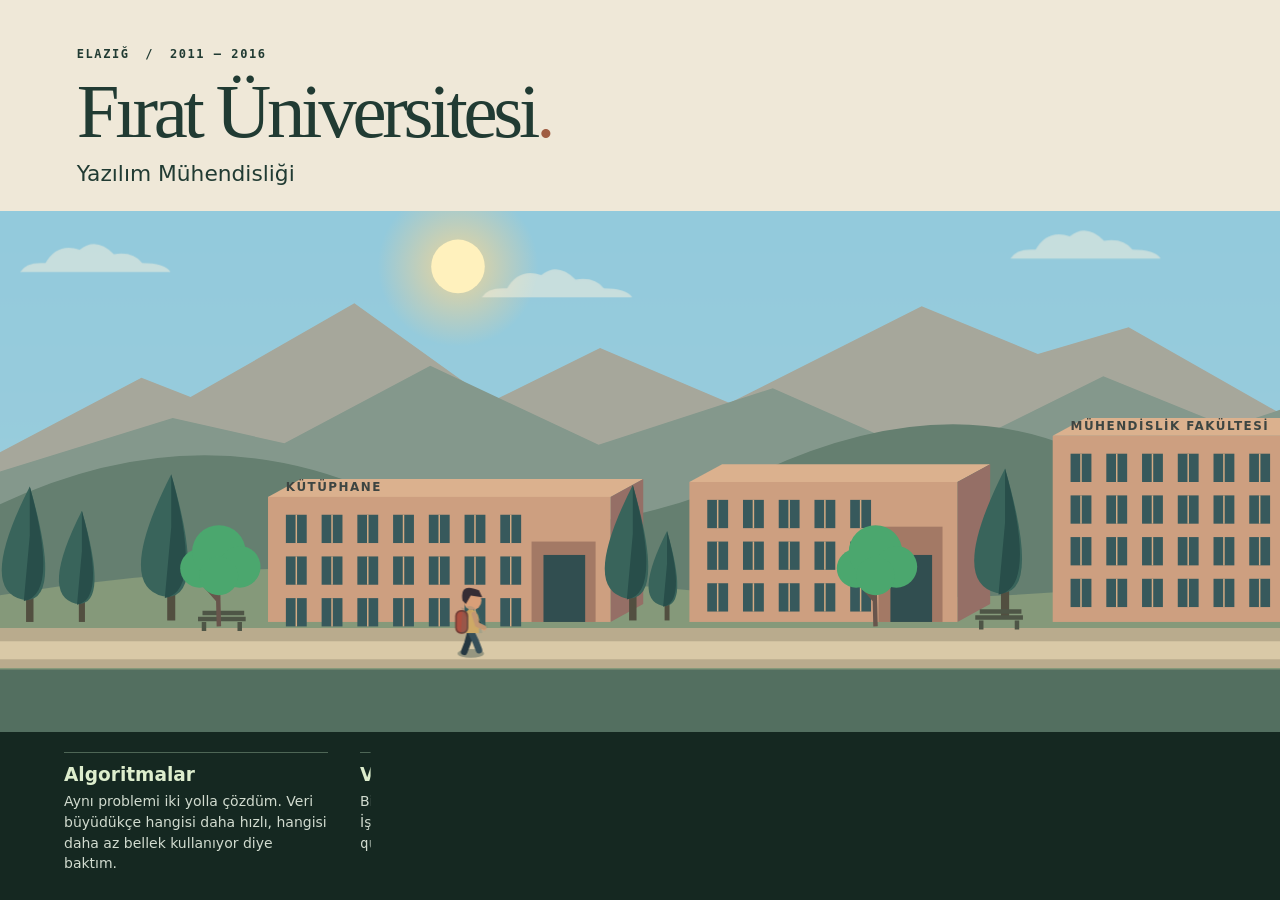
==== commit 431975dd: "Add typewriter effect to meeting notes Reveal meeting notes progressively, advance between notes aut" ====
--- a/hikaye.html
+++ b/hikaye.html
@@ -292,6 +292,6 @@
 <footer><a href="#papara">← Papara’ya dön</a><button type="button" class="media-replay">Yeniden sür ↻</button></footer><dialog class="media-finale" aria-label="Hikâyenin sonu"><svg class="finale-fireworks" viewBox="0 0 600 240" aria-hidden="true"><defs><g id="finale-burst" fill="none" stroke="currentColor" stroke-width="2" stroke-linecap="round"><path d="M0-12v-20m0 44v20m12-32h20m-44 0h-20m40-8 14-14M-8 8l-14 14m30-14 14 14M-8-8l-14-14"/><circle cx="14" cy="-32" r="1"/><circle cx="-33" cy="13" r="1"/></g></defs>
 <g transform="translate(78 79)" color="#ffc565"><use href="#finale-burst"/></g><g transform="translate(512 64)" color="#8be0df" style="--delay:.4s"><use href="#finale-burst"/></g><g transform="translate(435 175)" color="#f49cbd" style="--delay:.75s"><use href="#finale-burst"/></g></svg><p>İzlediğiniz için teşekkürler :)</p></dialog></section>
 </main>
-<script src="js/takesim.js"></script>
+<script src="js/takesim.js?v=typing"></script>
 </body>
 </html>
